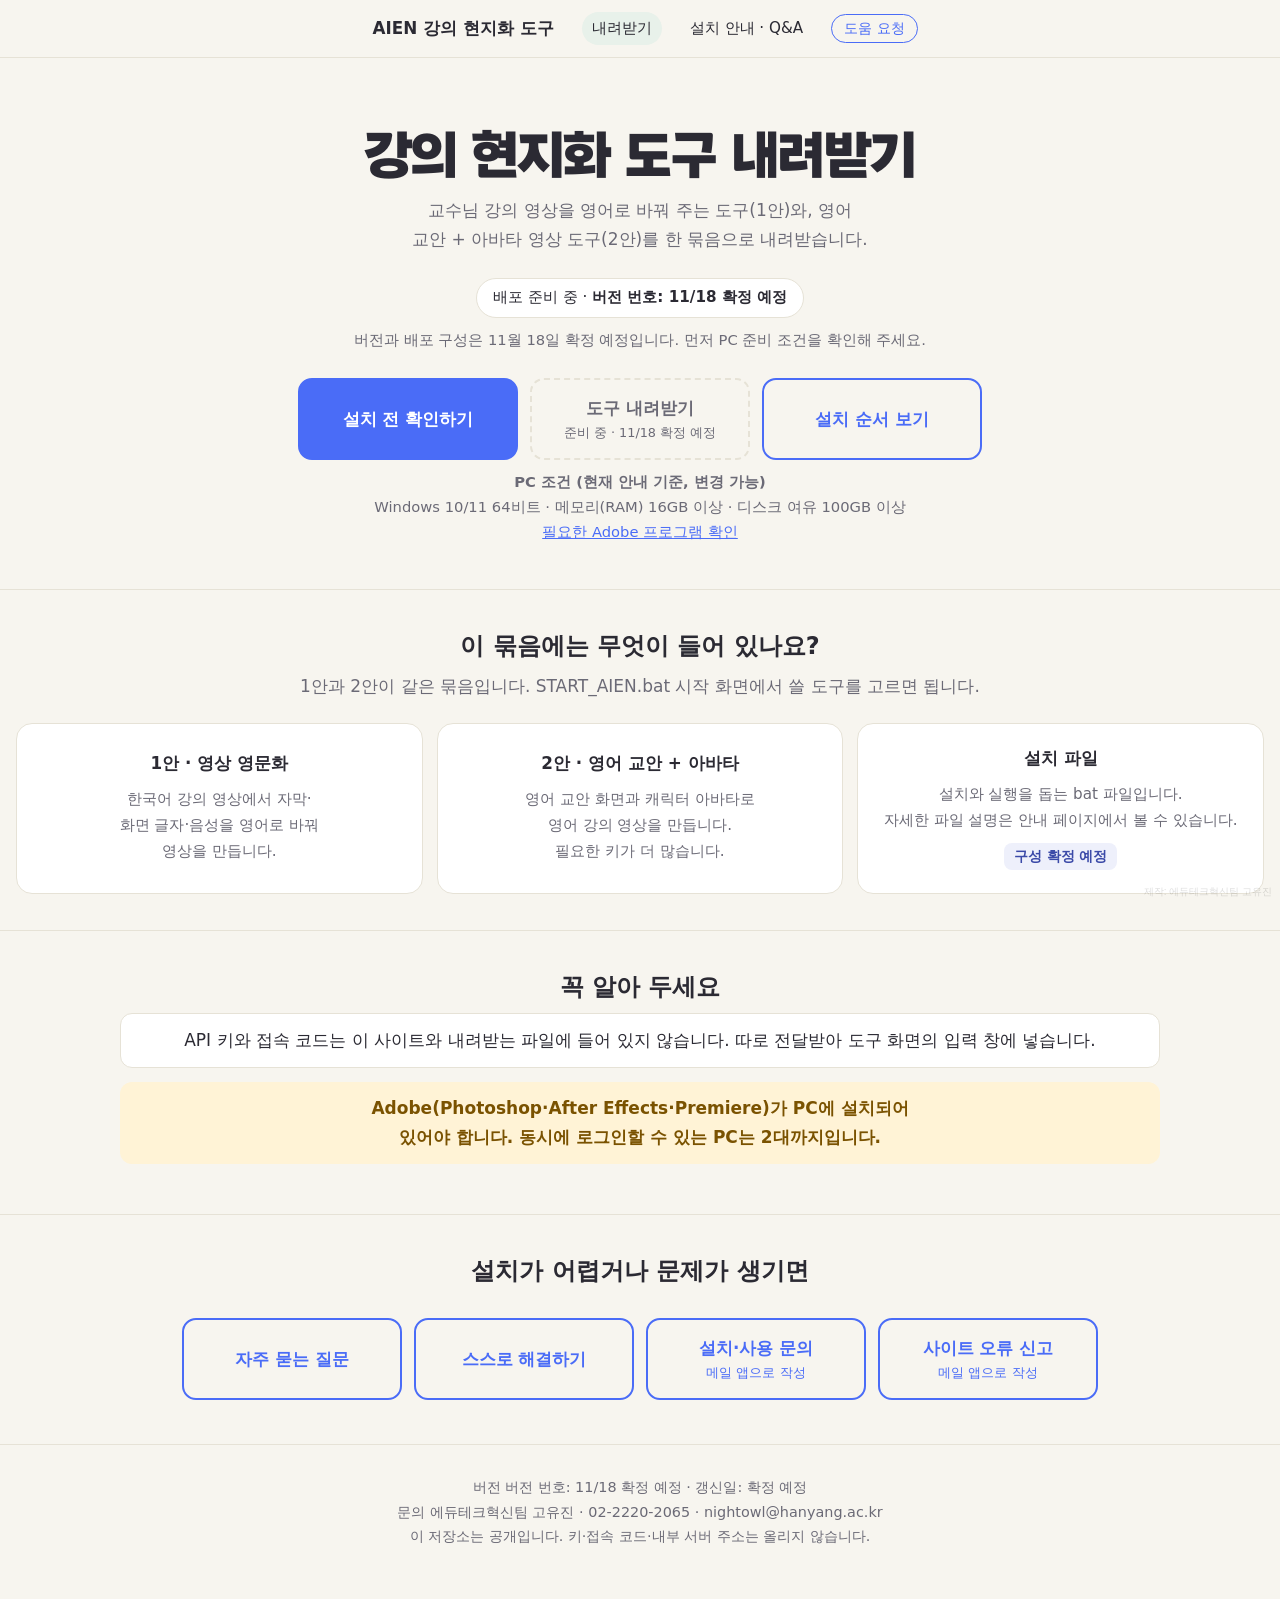
==== docs/download.html @ acb2b685 "배포·안내 사이트 임시 올리기 표지·내려받기·설치 안내 페이지와 에이투지체(OFL) 웹 글꼴. 키·접속 코드·.env 없음. hymooc 정지가 풀릴 때까지 개인 계정에 임시로 둠" ====
<!doctype html>
<html lang="ko">
<head>
<meta charset="utf-8">
<meta name="viewport" content="width=device-width,initial-scale=1">
<meta name="robots" content="noindex">
<title>AIEN 강의 현지화 도구 내려받기</title>
<meta name="description" content="AIEN 강의 현지화 도구(1안·2안)를 내려받는 페이지입니다.">
<script>(function(){var m="auto";try{m=localStorage.getItem("aien-theme")||"auto"}catch(e){}var h=new Date().getHours(),night=h>=18||h<6,os=false;try{os=matchMedia("(prefers-color-scheme: dark)").matches}catch(e){}document.documentElement.setAttribute("data-theme",m==="light"||m==="dark"?m:((night||os)?"dark":"light"))})();</script>
<link rel="stylesheet" href="style.css">
</head>
<body>
<header class="top"><div class="wrap">
  <a class="brand" href="index.html"><b>AIEN 강의 현지화 도구</b></a>
  <a href="download.html">내려받기</a>
  <a href="guide.html">설치 안내 · Q&amp;A</a>
  <a class="mini" data-help-mini href="#">도움 요청</a>
</div></header>

<main>
<div class="wrap hero">
  <h1>강의 현지화 도구 내려받기</h1>
  <p>교수님 강의 영상을 영어로 바꿔 주는 도구(1안)와, 영어 교안 + 아바타 영상 도구(2안)를 한 묶음으로 내려받습니다.</p>
  <div class="ver"><span data-state>배포 준비 중</span> · <b data-ver>버전 번호: 11/18 확정 예정</b></div>
  <p class="prenote">버전과 배포 구성은 11월 18일 확정 예정입니다. 먼저 PC 준비 조건을 확인해 주세요.</p>
  <div class="btns">
    <a class="btn" data-check href="guide.html#check">설치 전 확인하기</a>
    <a class="btn ghost" data-dl href="#">도구 내려받기<small></small></a>
    <a class="btn ghost" href="guide.html#steps">설치 순서 보기</a>
  </div>
  <p class="specsum"><b>PC 조건 (현재 안내 기준, 변경 가능)</b><br><span data-specsum>Windows 10/11 64비트 · RAM 16GB 이상 · 여유 공간 100GB 이상</span><br><a href="guide.html#check">필요한 Adobe 프로그램 확인</a></p>
</div>

<section><div class="wrap">
  <h2>이 묶음에는 무엇이 들어 있나요?</h2>
  <p class="lead">1안과 2안이 같은 묶음입니다. START_AIEN.bat 시작 화면에서 쓸 도구를 고르면 됩니다.</p>
  <div class="grid">
    <div class="card"><h3>1안 · 영상 영문화</h3><p>한국어 강의 영상에서 자막·화면 글자·음성을 영어로 바꿔<br>영상을 만듭니다.</p></div>
    <div class="card"><h3>2안 · 영어 교안 + 아바타</h3><p>영어 교안 화면과 캐릭터 아바타로<br>영어 강의 영상을 만듭니다.<br>필요한 키가 더 많습니다.</p></div>
    <div class="card"><h3>설치 파일</h3><p>설치와 실행을 돕는 bat 파일입니다.<br>자세한 파일 설명은 안내 페이지에서 볼 수 있습니다.</p><p><span class="todo">구성 확정 예정</span></p></div>
  </div>
</div></section>

<section><div class="wrap">
  <h2>꼭 알아 두세요</h2>
  <div class="info">API 키와 접속 코드는 이 사이트와 내려받는 파일에 들어 있지 않습니다. 따로 전달받아 도구 화면의 입력 창에 넣습니다.</div>
  <div class="alert">Adobe(Photoshop·After Effects·Premiere)가 PC에 설치되어 있어야 합니다. 동시에 로그인할 수 있는 PC는 2대까지입니다.</div>
</div></section>

<section><div class="wrap">
  <h2>설치가 어렵거나 문제가 생기면</h2>
  <div class="btns">
    <a class="btn ghost" href="guide.html#qa">자주 묻는 질문</a>
    <a class="btn ghost" href="guide.html#selfhelp">스스로 해결하기</a>
    <a class="btn ghost" data-help href="#">설치·사용 문의<small></small></a>
    <a class="btn ghost" data-report href="#">사이트 오류 신고<small></small></a>
  </div>
</div></section>
</main>

<footer><div class="wrap">
  <div>버전 <span data-ver></span> · <span data-updated></span></div>
  <div>문의 <span data-contact></span></div>
  <div>이 저장소는 공개입니다. 키·접속 코드·내부 서버 주소는 올리지 않습니다.</div>
</div></footer>
<div id="aien-credit" aria-hidden="true" style="position:fixed!important;right:8px!important;bottom:3px!important;z-index:2147483647!important;display:block!important;visibility:visible!important;font:300 10px/1 sans-serif!important;color:#000!important;opacity:.13!important;pointer-events:none!important;user-select:none!important;white-space:nowrap!important">제작: 에듀테크혁신팀 고유진</div>
<script src="config.js"></script>
<script src="site.js"></script>
</body>
</html>
---- docs/style.css ----
:root{
  --bg:#f7f5ef; --card:#ffffff; --ink:#2b2a33; --muted:#6b6a76; --line:#e6e2d6;
  --accent:#4a6cf7; --accent-ink:#ffffff; --sage:#e8f1ea; --warn:#fff3d6; --warn-ink:#7a5200;
  --todo:#eef0fb; --todo-ink:#3b4aa8;
}
:root[data-theme="dark"]{ color-scheme:dark }
@media all{
  :root[data-theme="dark"]{ --bg:#17171c; --card:#202027; --ink:#ececf1; --muted:#a0a0ad; --line:#33333d;
    --accent:#7d95ff; --accent-ink:#10131f; --sage:#1f2b23; --warn:#3a2f12; --warn-ink:#f2d58a;
    --todo:#23263d; --todo-ink:#b4bdf5; }
}
*{box-sizing:border-box}
html{scroll-behavior:smooth}
body{margin:0;background:var(--bg);color:var(--ink);text-align:center;
  font-family:"Pretendard","Malgun Gothic","Apple SD Gothic Neo",system-ui,sans-serif;line-height:1.7;font-size:17px}
a{color:var(--accent)}
p,h1,h2,h3,summary,.alert,.info,.box-todo,.lead{word-break:keep-all;overflow-wrap:break-word;text-wrap:balance}
.wrap{width:100%;max-width:1320px;margin:0 auto;padding:0 16px}
header.top{position:sticky;top:0;z-index:10;background:var(--bg);border-bottom:1px solid var(--line)}
header.top .wrap{display:flex;flex-wrap:wrap;justify-content:center;align-items:center;gap:6px 18px;padding:10px 16px}
header.top b{font-size:1.05rem}
header.top a{text-decoration:none;color:var(--ink);padding:4px 10px;border-radius:999px;font-size:.95rem}
header.top a:hover,header.top a.on{background:var(--sage)}
header.top a.mini{border:1px solid var(--accent);color:var(--accent);font-size:.85rem;padding:2px 12px}
header.top a.mini.off{border-style:dashed;border-color:var(--line);color:var(--muted);pointer-events:none}
.hero{padding:56px 16px 36px}
.prenote{font-size:.92rem;color:var(--muted)}
.specsum{font-size:.92rem;color:var(--muted);margin-top:18px}
.info{max-width:1040px;margin:0 auto 14px;padding:12px 16px;border-radius:12px;background:var(--card);border:1px solid var(--line);color:var(--ink)}
.toc{display:flex;flex-wrap:wrap;justify-content:center;gap:6px 10px;margin-top:22px}
.toc a{padding:4px 12px;border-radius:999px;background:var(--card);border:1px solid var(--line);color:var(--ink);text-decoration:none;font-size:.9rem}
.toc a:hover{background:var(--sage)}
ol.steps{list-style:none;margin:0 auto;padding:0;max-width:760px;display:grid;gap:12px}
ol.steps .stuck{font-size:.88rem}
section[id]{scroll-margin-top:110px}
a:focus-visible,summary:focus-visible,.btn:focus-visible{outline:3px solid var(--accent);outline-offset:3px}
@media (prefers-reduced-motion: reduce){html{scroll-behavior:auto}}
.hero h1{font-family:"A2Z","Pretendard","Malgun Gothic",system-ui,sans-serif;font-weight:800;font-size:clamp(1.4rem,6.2vw,3rem);margin:.2em 0;line-height:1.3;letter-spacing:0}
.hero p{max-width:860px;margin:.6em auto;color:var(--muted)}
.ver{display:inline-block;margin-top:14px;padding:6px 16px;border-radius:999px;background:var(--card);border:1px solid var(--line);font-size:.95rem}
.btns{display:flex;flex-wrap:wrap;justify-content:center;gap:12px;margin:26px 0 8px}
.btn{display:inline-flex;flex-direction:column;justify-content:center;align-items:center;min-width:220px;padding:14px 22px;border-radius:14px;border:2px solid var(--accent);
  background:var(--accent);color:var(--accent-ink);font-weight:700;text-decoration:none;font-size:1.05rem}
.btn.ghost{background:transparent;color:var(--accent)}
.btn.off{background:transparent;border-style:dashed;border-color:var(--line);color:var(--muted);cursor:not-allowed;pointer-events:none}
.btn small{display:block;font-weight:400;font-size:.8rem}
section{padding:36px 0;border-top:1px solid var(--line)}
section h2{font-size:1.5rem;margin:0 0 6px}
section .lead{color:var(--muted);max-width:960px;margin:0 auto 22px}
.grid{display:grid;grid-template-columns:repeat(auto-fit,minmax(240px,1fr));gap:14px}
.card{display:flex;flex-direction:column;justify-content:center;align-items:center;background:var(--card);border:1px solid var(--line);border-radius:16px;padding:18px 16px}
.card h3{margin:.1em 0 .3em;font-size:1.05rem}
.card p{margin:.3em 0;color:var(--muted);font-size:.95rem}
.card .num{display:inline-flex;width:34px;height:34px;border-radius:50%;background:var(--accent);color:var(--accent-ink);
  align-items:center;justify-content:center;font-weight:700;margin-bottom:6px}
.alert{max-width:1040px;margin:0 auto 14px;padding:12px 16px;border-radius:12px;background:var(--warn);color:var(--warn-ink);font-weight:600}
.todo{display:inline-block;padding:2px 10px;border-radius:8px;background:var(--todo);color:var(--todo-ink);font-size:.85rem;font-weight:600}
.box-todo{max-width:1040px;margin:0 auto;padding:16px;border:2px dashed var(--todo-ink);border-radius:14px;background:var(--todo);color:var(--todo-ink)}
details{max-width:960px;margin:10px auto;background:var(--card);border:1px solid var(--line);border-radius:14px;padding:4px 16px}
summary{cursor:pointer;font-weight:700;padding:12px 0;list-style-position:inside}
details p{margin:0 0 14px;color:var(--muted)}
.flow{display:flex;flex-wrap:wrap;justify-content:center;align-items:stretch;gap:10px}
.flow .step{flex:1 1 200px;max-width:260px}
.flow .arrow{align-self:center;color:var(--muted);font-size:1.4rem}
footer{padding:30px 0 50px;color:var(--muted);font-size:.9rem;border-top:1px solid var(--line)}
@media (max-width:560px){
  body{font-size:16px}
  .btn{min-width:100%}
  .flow .arrow{transform:rotate(90deg);width:100%}
}

/* 표지 (index.html) — 사용자 PPT 시안(설치표지.pptx) 배치. 단위 --u = 슬라이드 폭의 1% (16:9 기준). 글자·버튼은 시안보다 약 25% 작게(사용자 11/16) */
@font-face{font-family:"A2Z";font-weight:800;src:url(assets/fonts/A2Z-8ExtraBold.woff) format("woff");font-display:swap}
@font-face{font-family:"A2Z";font-weight:400;src:url(assets/fonts/A2Z-4Regular.woff) format("woff");font-display:swap}
body.cover-page{background:#fbeed9;text-align:left}
.stage{--u:min(1vw,1.7778vh);--bg:#fbeed9;--ink:#000;--ghost:.11;--art-w:min(74.5vw,132.3vh);
  position:relative;min-height:100vh;min-height:100svh;overflow:hidden;background:var(--bg);color:var(--ink);
  font-family:"A2Z","Pretendard","Malgun Gothic",system-ui,sans-serif}
.stage .art{position:absolute;right:0;bottom:0;width:var(--art-w);aspect-ratio:3/2;pointer-events:none}
.stage .art img{display:block;width:100%;height:100%;
  -webkit-mask-image:linear-gradient(to right,transparent 0,#000 12%),linear-gradient(to bottom,transparent 0,#000 24%);-webkit-mask-composite:source-in;
  mask-image:linear-gradient(to right,transparent 0,#000 12%),linear-gradient(to bottom,transparent 0,#000 24%);mask-composite:intersect}
.stage .t{position:absolute;margin:0;font-weight:800;text-align:left}
.stage .backdrop{left:calc(var(--u)*12);top:calc(var(--u)*19.5);font-size:calc(var(--u)*6.9);line-height:1.04;
  opacity:var(--ghost);pointer-events:none;user-select:none;letter-spacing:0;word-break:keep-all}
.stage h1{left:calc(var(--u)*8.3);top:calc(var(--u)*14);font-size:calc(var(--u)*5.6);line-height:1.2;font-weight:800;margin:0}
.stage .sub{left:calc(var(--u)*8.9);top:calc(var(--u)*28.8);font-size:calc(var(--u)*1.9);font-weight:400;line-height:1.3}
.stage .go{position:absolute;left:calc(var(--u)*9);top:calc(var(--u)*33.6);width:calc(var(--u)*9.6);height:calc(var(--u)*4.1);
  display:flex;align-items:center;justify-content:center;border-radius:calc(var(--u)*.9);background:#56a5e3;color:#fff;
  font-weight:800;font-size:calc(var(--u)*1.6);text-decoration:none}
.stage .links{position:absolute;left:calc(var(--u)*9.4);top:calc(var(--u)*50.7);margin:0;font-size:max(13px,calc(var(--u)*1.2));font-weight:400}
.stage .links a{color:inherit}
.theme-toggle{position:absolute;right:calc(var(--u)*1.8);top:calc(var(--u)*1.6);z-index:5;display:flex;align-items:center;justify-content:space-between;
  width:62px;height:32px;padding:0 9px;border:1px solid currentColor;border-radius:999px;background:rgba(127,127,127,.14);color:inherit;opacity:.85;cursor:pointer}
.theme-toggle:hover{opacity:1}
.theme-toggle .ico{position:relative;z-index:1;flex:none}
.theme-toggle .knob{position:absolute;left:3px;top:3px;width:24px;height:24px;border-radius:50%;background:currentColor;opacity:.22;transition:transform .25s ease}
.theme-toggle[aria-checked="true"] .knob{transform:translateX(30px)}
@media (prefers-reduced-motion: reduce){.theme-toggle .knob{transition:none}}.stage a:focus-visible,.theme-toggle:focus-visible{outline:3px solid #56a5e3;outline-offset:4px}
@media all{
  :root[data-theme="dark"] body.cover-page{background:#181d17}
  :root[data-theme="dark"] .stage{--bg:#181d17;--ink:#ececf1;--ghost:.13;--art-w:min(76vw,135vh)}
}
@media (max-width:820px){
  .stage .art{width:100vw}
  .theme-toggle{right:14px;top:12px}
  .stage .t,.stage .go,.stage .links{position:relative;left:auto;top:auto}
  .stage{padding:11vh 22px 0}
  .stage .backdrop{position:absolute;left:22px;top:calc(11vh + 7vw);font-size:10vw}
  .stage h1{font-size:8vw;margin:0 0 .6em}
  .stage .sub{font-size:max(14px,3.8vw);margin:0 0 22px}
  .stage .go{width:38vw;max-width:190px;height:46px;font-size:1rem;border-radius:12px}
  .stage .links{margin-top:16px;font-size:.9rem}
}
.brand{text-decoration:none}
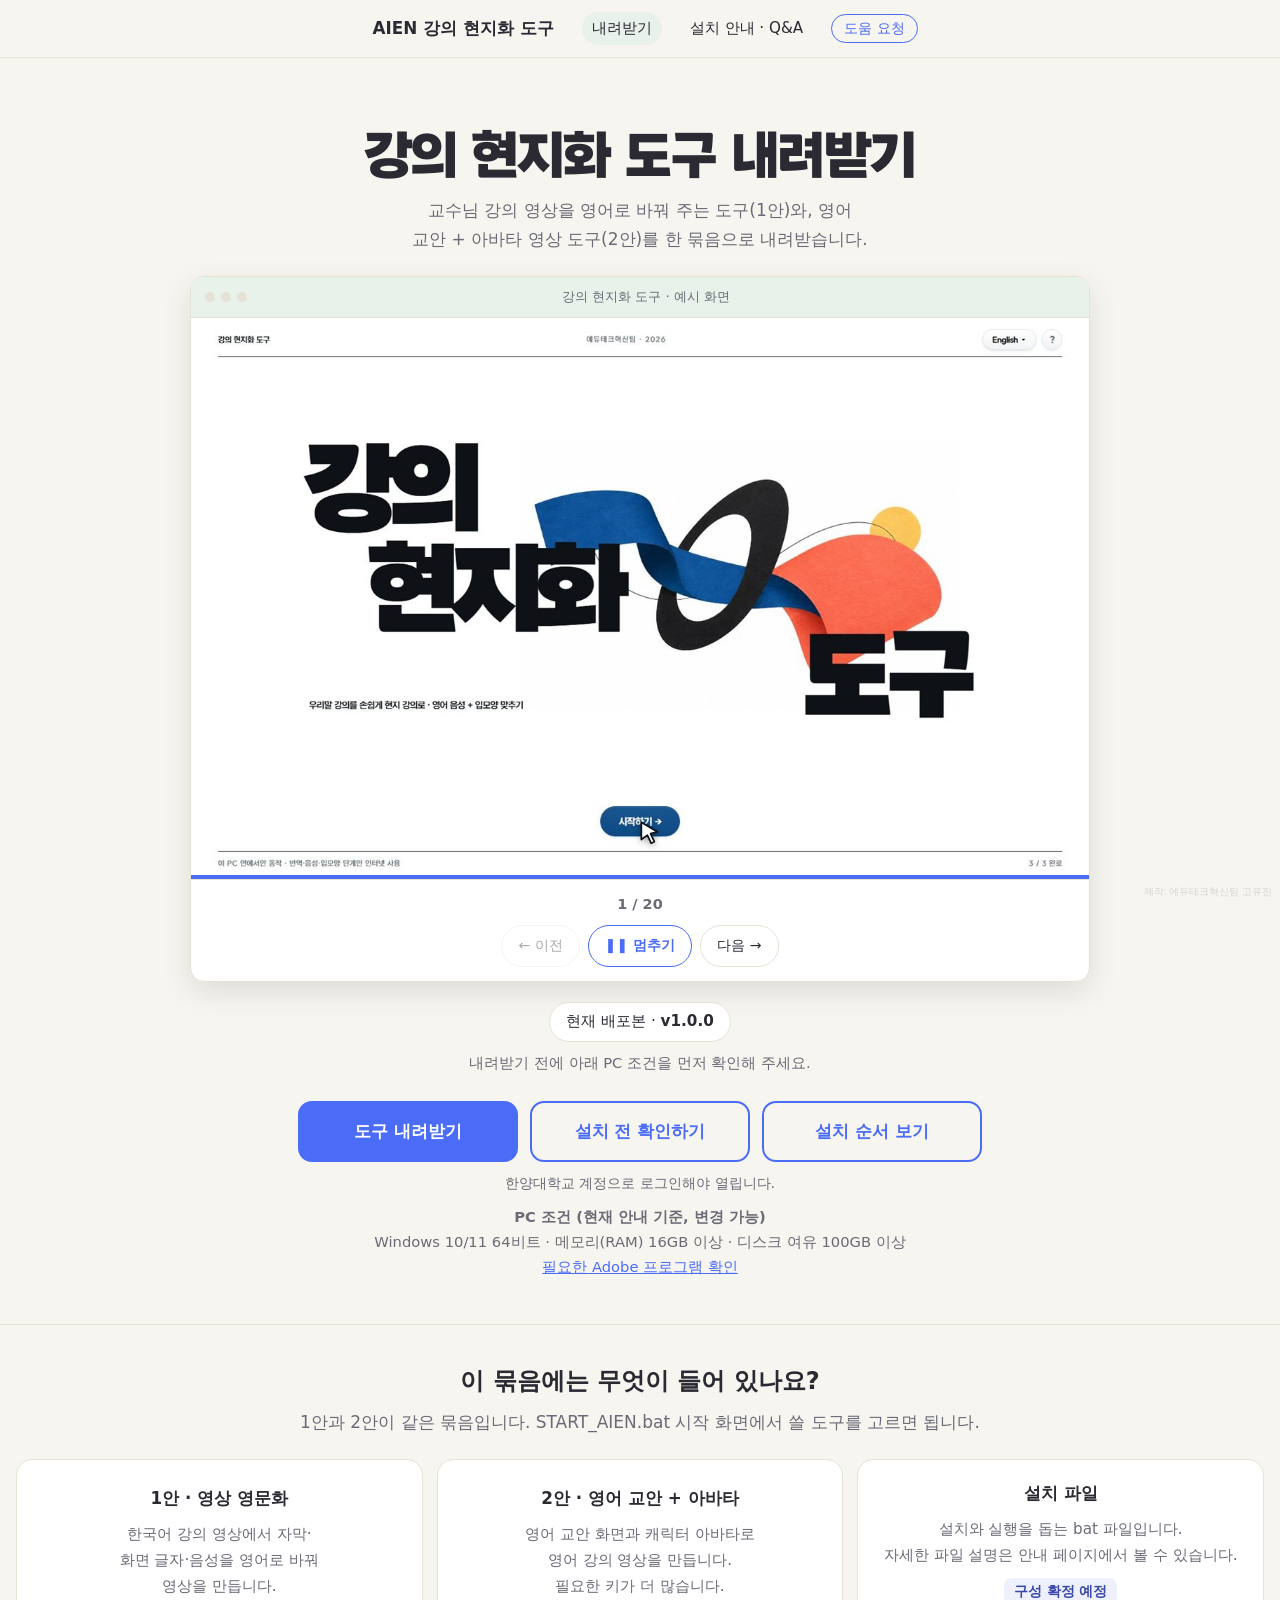
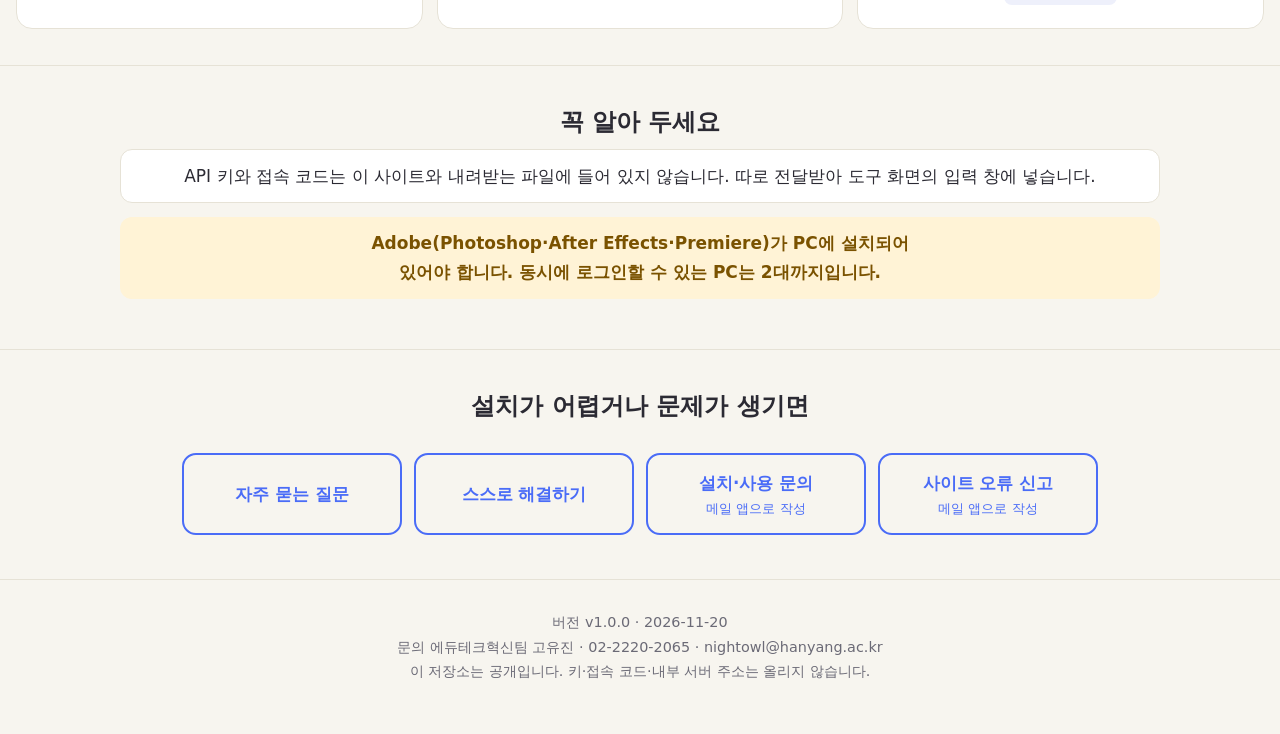
==== commit db4e244a: "예시 화면 재생기·내려받기 링크 연결 내려받기 페이지 맨 위에 도구 예시 화면(20장, 폴더 경로·성우 ID 가림)을 자동으로 넘기는 재생기를 넣고, 학교 구글 드라이브 링크와 버" ====
--- a/docs/download.html
+++ b/docs/download.html
@@ -21,13 +21,15 @@
 <div class="wrap hero">
   <h1>강의 현지화 도구 내려받기</h1>
   <p>교수님 강의 영상을 영어로 바꿔 주는 도구(1안)와, 영어 교안 + 아바타 영상 도구(2안)를 한 묶음으로 내려받습니다.</p>
+  <div id="demo" class="demo"><noscript><p>예시 화면은 자바스크립트가 켜져 있어야 보입니다.</p></noscript></div>
   <div class="ver"><span data-state>배포 준비 중</span> · <b data-ver>버전 번호: 11/18 확정 예정</b></div>
-  <p class="prenote">버전과 배포 구성은 11월 18일 확정 예정입니다. 먼저 PC 준비 조건을 확인해 주세요.</p>
+  <p class="prenote" data-prenote>버전과 배포 구성은 11월 18일 확정 예정입니다. 먼저 PC 준비 조건을 확인해 주세요.</p>
   <div class="btns">
     <a class="btn" data-check href="guide.html#check">설치 전 확인하기</a>
     <a class="btn ghost" data-dl href="#">도구 내려받기<small></small></a>
     <a class="btn ghost" href="guide.html#steps">설치 순서 보기</a>
   </div>
+  <p class="dlnote" data-dlnote></p>
   <p class="specsum"><b>PC 조건 (현재 안내 기준, 변경 가능)</b><br><span data-specsum>Windows 10/11 64비트 · RAM 16GB 이상 · 여유 공간 100GB 이상</span><br><a href="guide.html#check">필요한 Adobe 프로그램 확인</a></p>
 </div>
 
@@ -65,6 +67,7 @@
 </div></footer>
 <div id="aien-credit" aria-hidden="true" style="position:fixed!important;right:8px!important;bottom:3px!important;z-index:2147483647!important;display:block!important;visibility:visible!important;font:300 10px/1 sans-serif!important;color:#000!important;opacity:.13!important;pointer-events:none!important;user-select:none!important;white-space:nowrap!important">제작: 에듀테크혁신팀 고유진</div>
 <script src="config.js"></script>
+<script src="demo.js"></script>
 <script src="site.js"></script>
 </body>
 </html>
--- a/docs/style.css
+++ b/docs/style.css
@@ -113,3 +113,48 @@
   .stage .links{margin-top:16px;font-size:.9rem}
 }
 .brand{text-decoration:none}
+
+/* 예시 화면(플레이 창 모양) — 내려받기 페이지 맨 위 */
+.player{max-width:980px;margin:26px auto 4px;border:1px solid var(--line);border-radius:14px;overflow:hidden;background:var(--card);box-shadow:0 10px 30px rgba(0,0,0,.10)}
+.player-bar{display:flex;align-items:center;gap:12px;padding:9px 14px;background:var(--sage);border-bottom:1px solid var(--line);font-size:.82rem;color:var(--muted)}
+.player-bar .dots{display:flex;gap:6px}
+.player-bar .dots i{width:10px;height:10px;border-radius:50%;background:var(--line);display:block}
+.player-title{flex:1;text-align:center;margin-right:42px}
+.player img{display:block;width:100%;height:auto;background:#fff}
+.player figcaption{padding:8px 14px;font-size:.8rem;color:var(--muted);border-top:1px solid var(--line)}
+.dlnote{font-size:.9rem;color:var(--muted);margin:6px 0 0}
+.dlnote:empty{display:none}
+/* 예시 화면 재생기 (demo.js) */
+.demo{max-width:900px;margin:22px auto 6px}
+.demo .player{margin:0 auto}
+.demo-shot{position:relative;background:#fff;aspect-ratio:8/5;overflow:hidden}
+.demo-shot img{display:block;width:100%;height:100%;object-fit:contain}
+.demo-cursor{position:absolute;width:0;height:0;pointer-events:none;transition:left .7s cubic-bezier(.4,0,.2,1),top .7s cubic-bezier(.4,0,.2,1)}
+.demo-cursor svg{position:absolute;left:-3px;top:-2px;width:26px;height:26px;filter:drop-shadow(0 2px 3px rgba(0,0,0,.35))}
+.demo-cursor .ring{position:absolute;left:-18px;top:-18px;width:36px;height:36px;border-radius:50%;border:3px solid #4a6cf7;opacity:0}
+.demo-cursor.click .ring{animation:demoping .8s ease-out .65s 1}
+@keyframes demoping{0%{opacity:.9;transform:scale(.4)}100%{opacity:0;transform:scale(1.4)}}
+.demo-prog{position:absolute;left:0;right:0;bottom:0;height:4px;background:rgba(127,127,127,.18)}
+.demo-prog i{display:block;height:100%;width:0;background:var(--accent)}
+.demo-cap{padding:14px 18px 6px;border-top:1px solid var(--line)}
+.demo-pos{width:100%;text-align:center;color:var(--muted);font-size:.9rem;font-weight:600}
+.demo-cap h3{margin:.15em 0 .25em;font-size:1.15rem}
+.demo-desc{margin:0 auto .7em;max-width:760px;color:var(--muted);font-size:.95rem}
+.demo-cards{display:grid;grid-template-columns:repeat(auto-fit,minmax(220px,1fr));gap:10px;margin:0 auto 6px}
+.demo-card{border:1px solid var(--line);border-radius:12px;padding:8px 12px;background:var(--bg);font-size:.88rem}
+.demo-card span{display:block;font-size:.76rem;font-weight:700;color:var(--accent);letter-spacing:.03em;margin-bottom:2px}
+.demo-ctrl{display:flex;flex-wrap:wrap;justify-content:center;gap:8px;padding:12px 14px 14px;border-top:1px solid var(--line)}
+.demo-btn{font:inherit;font-size:.88rem;padding:8px 16px;border-radius:999px;border:1px solid var(--line);background:var(--card);color:var(--ink);cursor:pointer}
+.demo-btn:hover:not(:disabled){border-color:var(--accent);color:var(--accent)}
+.demo-btn:disabled{opacity:.4;cursor:default}
+.demo-play{border-color:var(--accent);color:var(--accent);font-weight:700}
+.demo-chips{display:flex;flex-wrap:wrap;justify-content:center;align-items:center;gap:6px 8px;margin:14px auto 0}
+.demo-group{width:100%;margin:6px 0 0;font-size:.78rem;font-weight:700;color:var(--muted)}
+.demo-chip{font:inherit;font-size:.82rem;padding:5px 12px;border-radius:999px;border:1px solid var(--line);background:var(--card);color:var(--ink);cursor:pointer}
+.demo-chip b{color:var(--muted);margin-right:2px}
+.demo-chip:hover{border-color:var(--accent)}
+.demo-chip.on{background:var(--accent);border-color:var(--accent);color:var(--accent-ink)}
+.demo-chip.on b{color:inherit}
+.demo-btn:focus-visible,.demo-chip:focus-visible{outline:3px solid var(--accent);outline-offset:2px}
+@media (prefers-reduced-motion: reduce){.demo-cursor{transition:none}.demo-cursor.click .ring{animation:none}.demo-prog i{transition:none!important}}
+@media (max-width:560px){.demo-cap{padding:12px 12px 4px}.demo-chip{font-size:.78rem;padding:4px 10px;flex:none;white-space:nowrap}.demo-chips{flex-wrap:nowrap;justify-content:flex-start;overflow-x:auto;padding:4px 2px 10px;-webkit-overflow-scrolling:touch}.demo-group{width:auto;flex:none;margin:0 2px 0 8px;white-space:nowrap}}
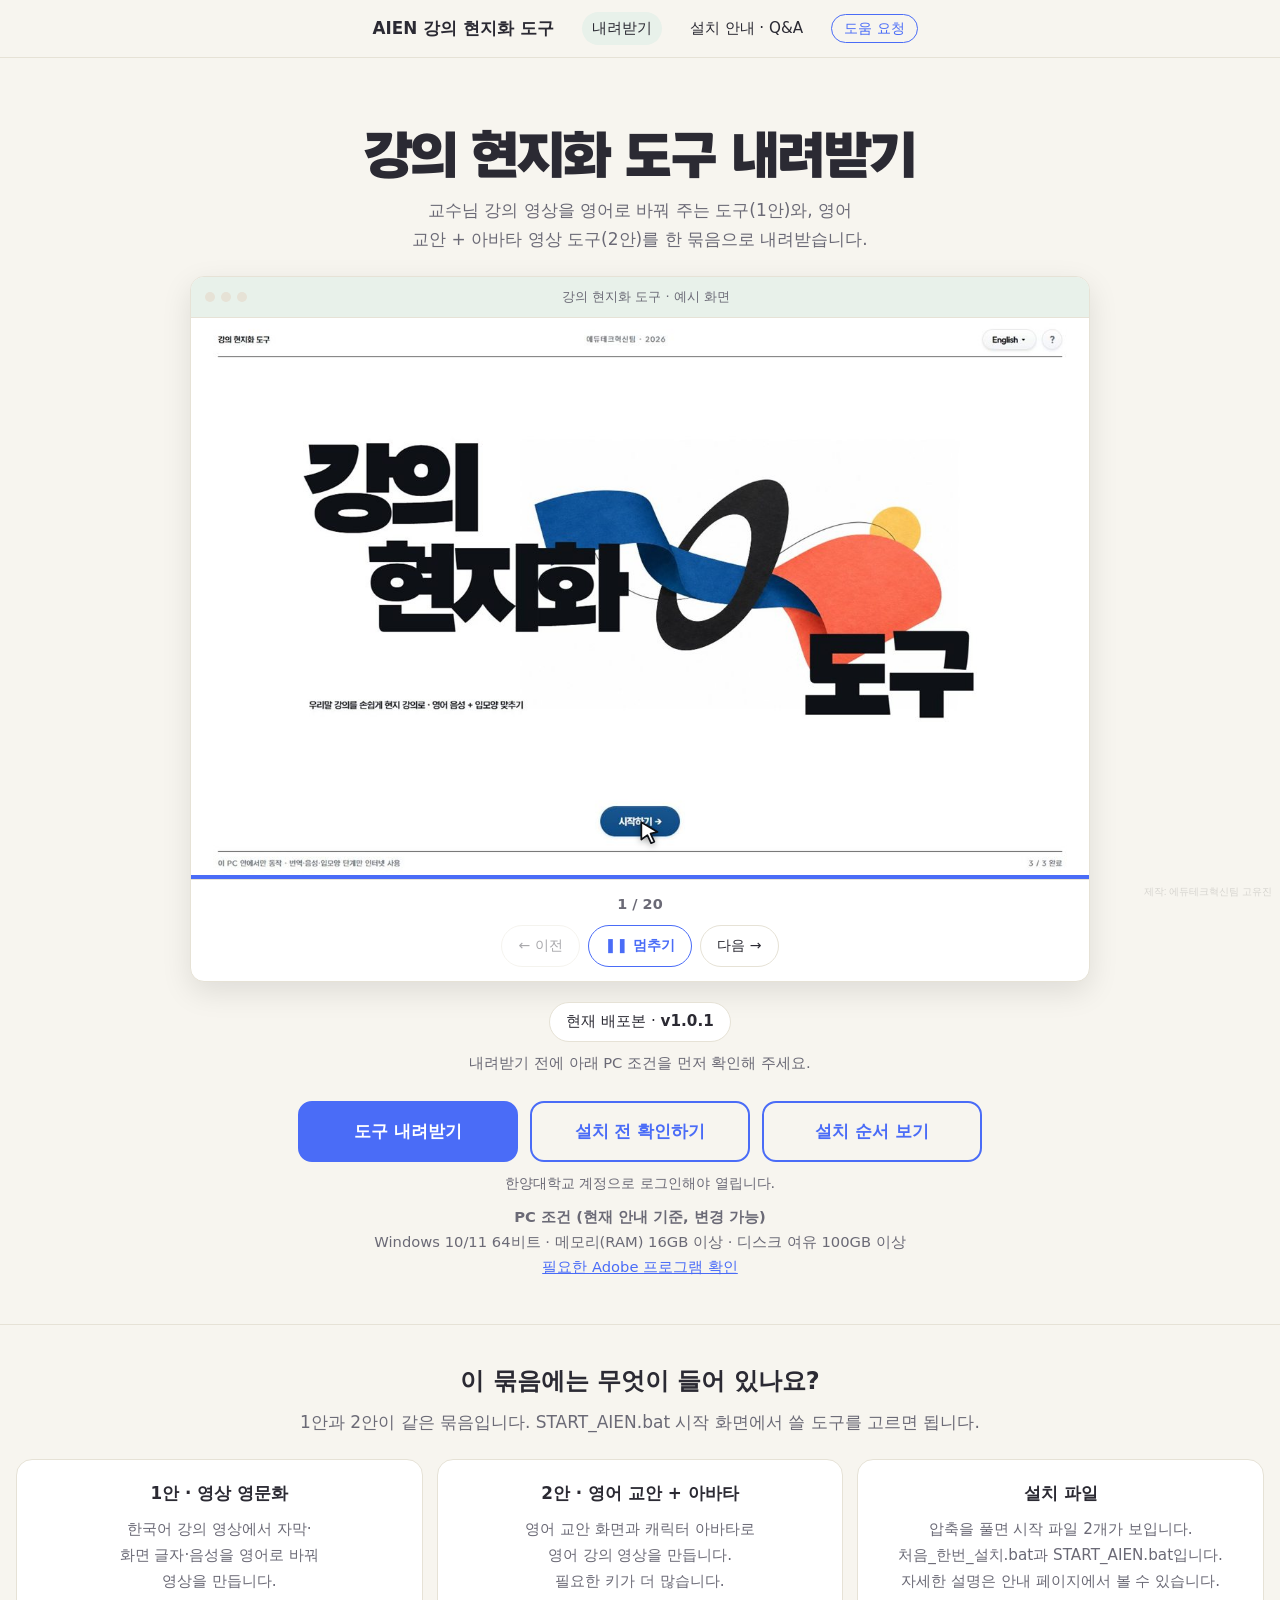
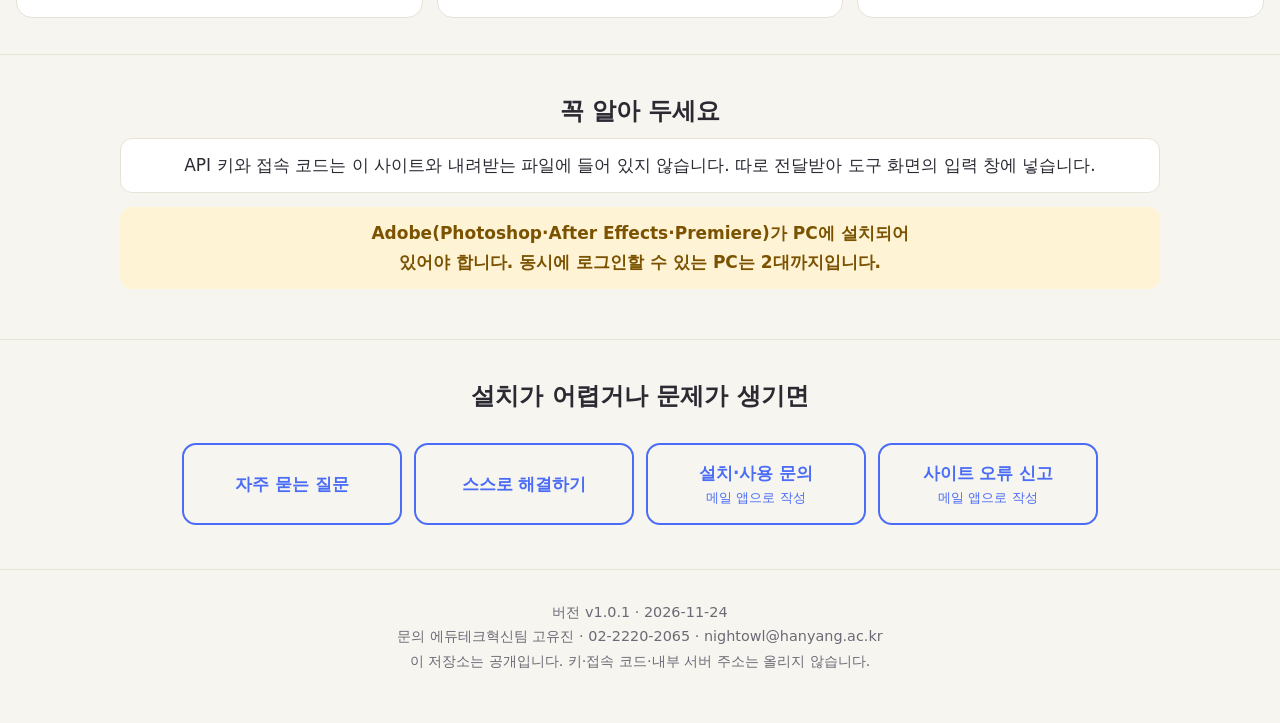
==== commit 45f22167: "배포본 1.0.1 반영·파일별 설명 갱신 버전 1.0.1(2026-11-24), 폴더 정리된 첫 화면 4개(START_AIEN.bat·처음_한번_설치.bat·읽어보세요.txt·pr" ====
--- a/docs/download.html
+++ b/docs/download.html
@@ -39,7 +39,7 @@
   <div class="grid">
     <div class="card"><h3>1안 · 영상 영문화</h3><p>한국어 강의 영상에서 자막·화면 글자·음성을 영어로 바꿔<br>영상을 만듭니다.</p></div>
     <div class="card"><h3>2안 · 영어 교안 + 아바타</h3><p>영어 교안 화면과 캐릭터 아바타로<br>영어 강의 영상을 만듭니다.<br>필요한 키가 더 많습니다.</p></div>
-    <div class="card"><h3>설치 파일</h3><p>설치와 실행을 돕는 bat 파일입니다.<br>자세한 파일 설명은 안내 페이지에서 볼 수 있습니다.</p><p><span class="todo">구성 확정 예정</span></p></div>
+    <div class="card"><h3>설치 파일</h3><p>압축을 풀면 시작 파일 2개가 보입니다.<br>처음_한번_설치.bat과 START_AIEN.bat입니다.<br>자세한 설명은 안내 페이지에서 볼 수 있습니다.</p></div>
   </div>
 </div></section>
 
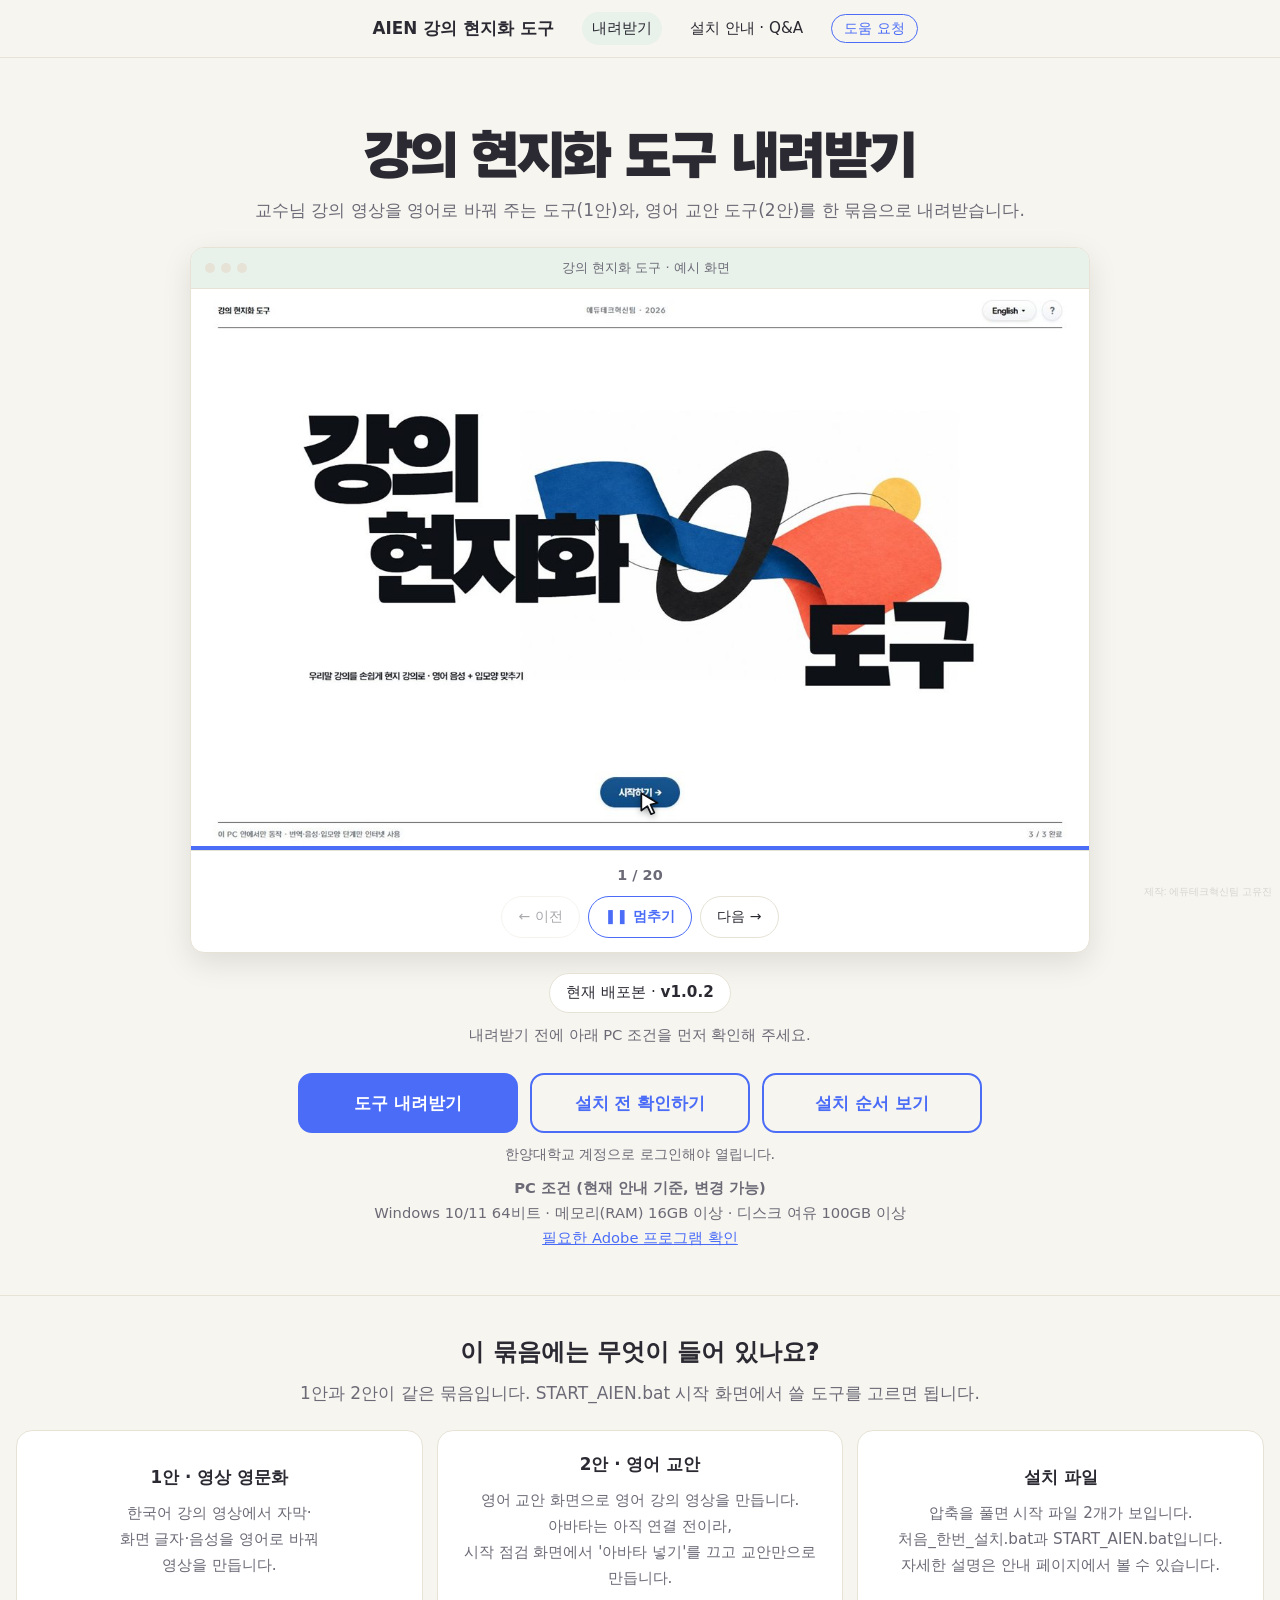
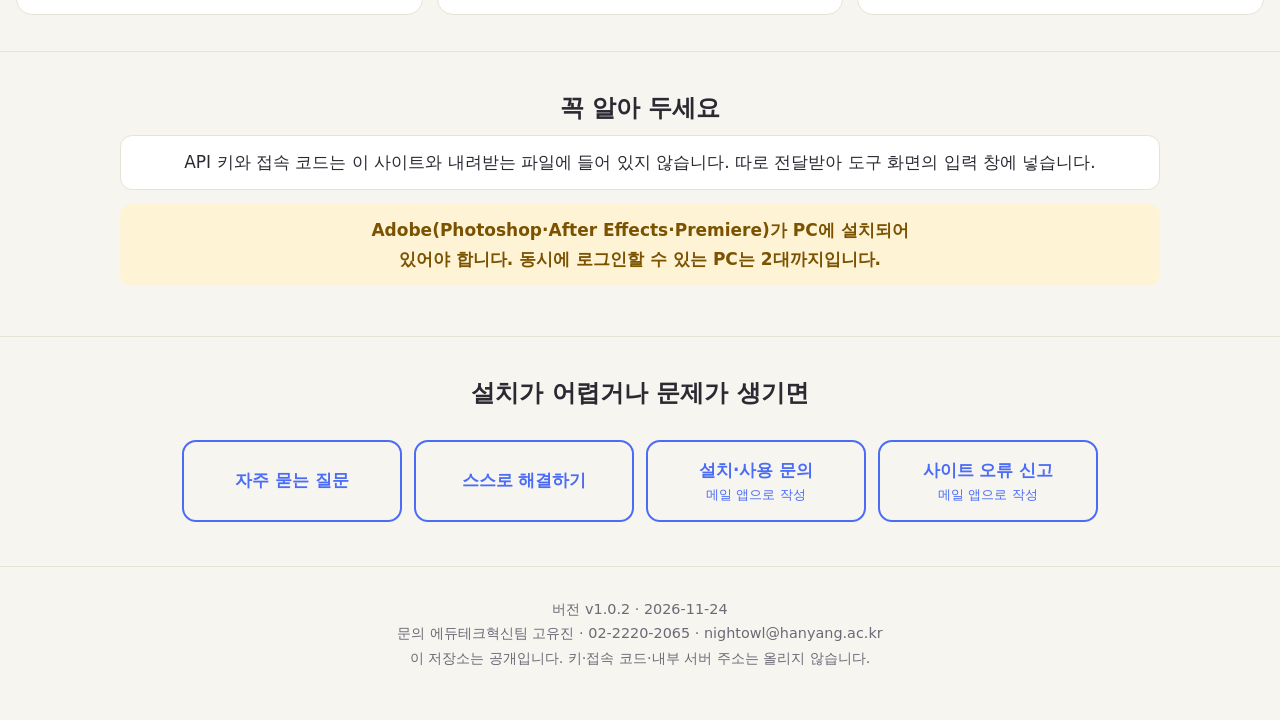
==== commit f3ce530d: "배포본 1.0.2 반영·2안 안내 갱신 버전 1.0.2. 2안은 시작 점검 화면의 '아바타 넣기'를 끄면 교안만으로 영상을 만들 수 있다는 안내, 1안 작업 폴더 경고 창 안내 추" ====
--- a/docs/download.html
+++ b/docs/download.html
@@ -20,7 +20,7 @@
 <main>
 <div class="wrap hero">
   <h1>강의 현지화 도구 내려받기</h1>
-  <p>교수님 강의 영상을 영어로 바꿔 주는 도구(1안)와, 영어 교안 + 아바타 영상 도구(2안)를 한 묶음으로 내려받습니다.</p>
+  <p>교수님 강의 영상을 영어로 바꿔 주는 도구(1안)와, 영어 교안 도구(2안)를 한 묶음으로 내려받습니다.</p>
   <div id="demo" class="demo"><noscript><p>예시 화면은 자바스크립트가 켜져 있어야 보입니다.</p></noscript></div>
   <div class="ver"><span data-state>배포 준비 중</span> · <b data-ver>버전 번호: 11/18 확정 예정</b></div>
   <p class="prenote" data-prenote>버전과 배포 구성은 11월 18일 확정 예정입니다. 먼저 PC 준비 조건을 확인해 주세요.</p>
@@ -38,7 +38,7 @@
   <p class="lead">1안과 2안이 같은 묶음입니다. START_AIEN.bat 시작 화면에서 쓸 도구를 고르면 됩니다.</p>
   <div class="grid">
     <div class="card"><h3>1안 · 영상 영문화</h3><p>한국어 강의 영상에서 자막·화면 글자·음성을 영어로 바꿔<br>영상을 만듭니다.</p></div>
-    <div class="card"><h3>2안 · 영어 교안 + 아바타</h3><p>영어 교안 화면과 캐릭터 아바타로<br>영어 강의 영상을 만듭니다.<br>필요한 키가 더 많습니다.</p></div>
+    <div class="card"><h3>2안 · 영어 교안</h3><p>영어 교안 화면으로 영어 강의 영상을 만듭니다.<br>아바타는 아직 연결 전이라,<br>시작 점검 화면에서 '아바타 넣기'를 끄고 교안만으로 만듭니다.</p></div>
     <div class="card"><h3>설치 파일</h3><p>압축을 풀면 시작 파일 2개가 보입니다.<br>처음_한번_설치.bat과 START_AIEN.bat입니다.<br>자세한 설명은 안내 페이지에서 볼 수 있습니다.</p></div>
   </div>
 </div></section>
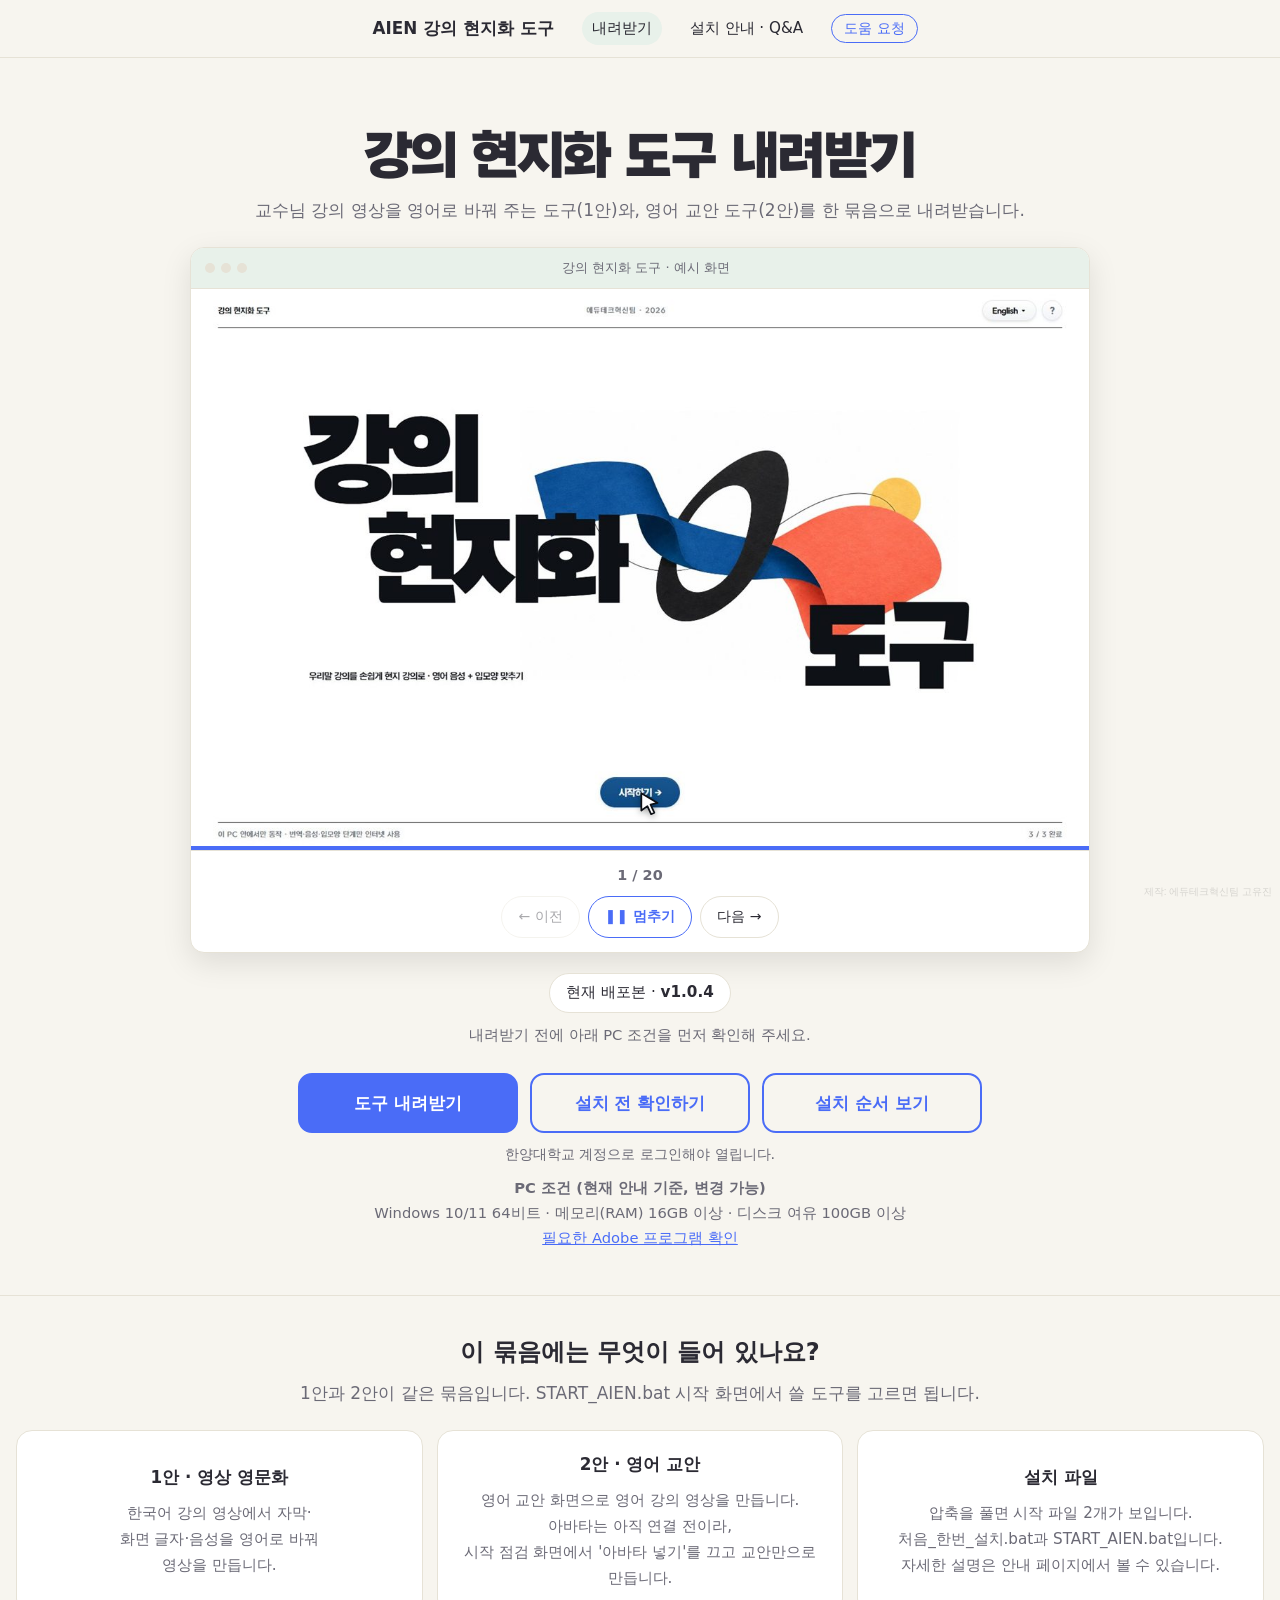
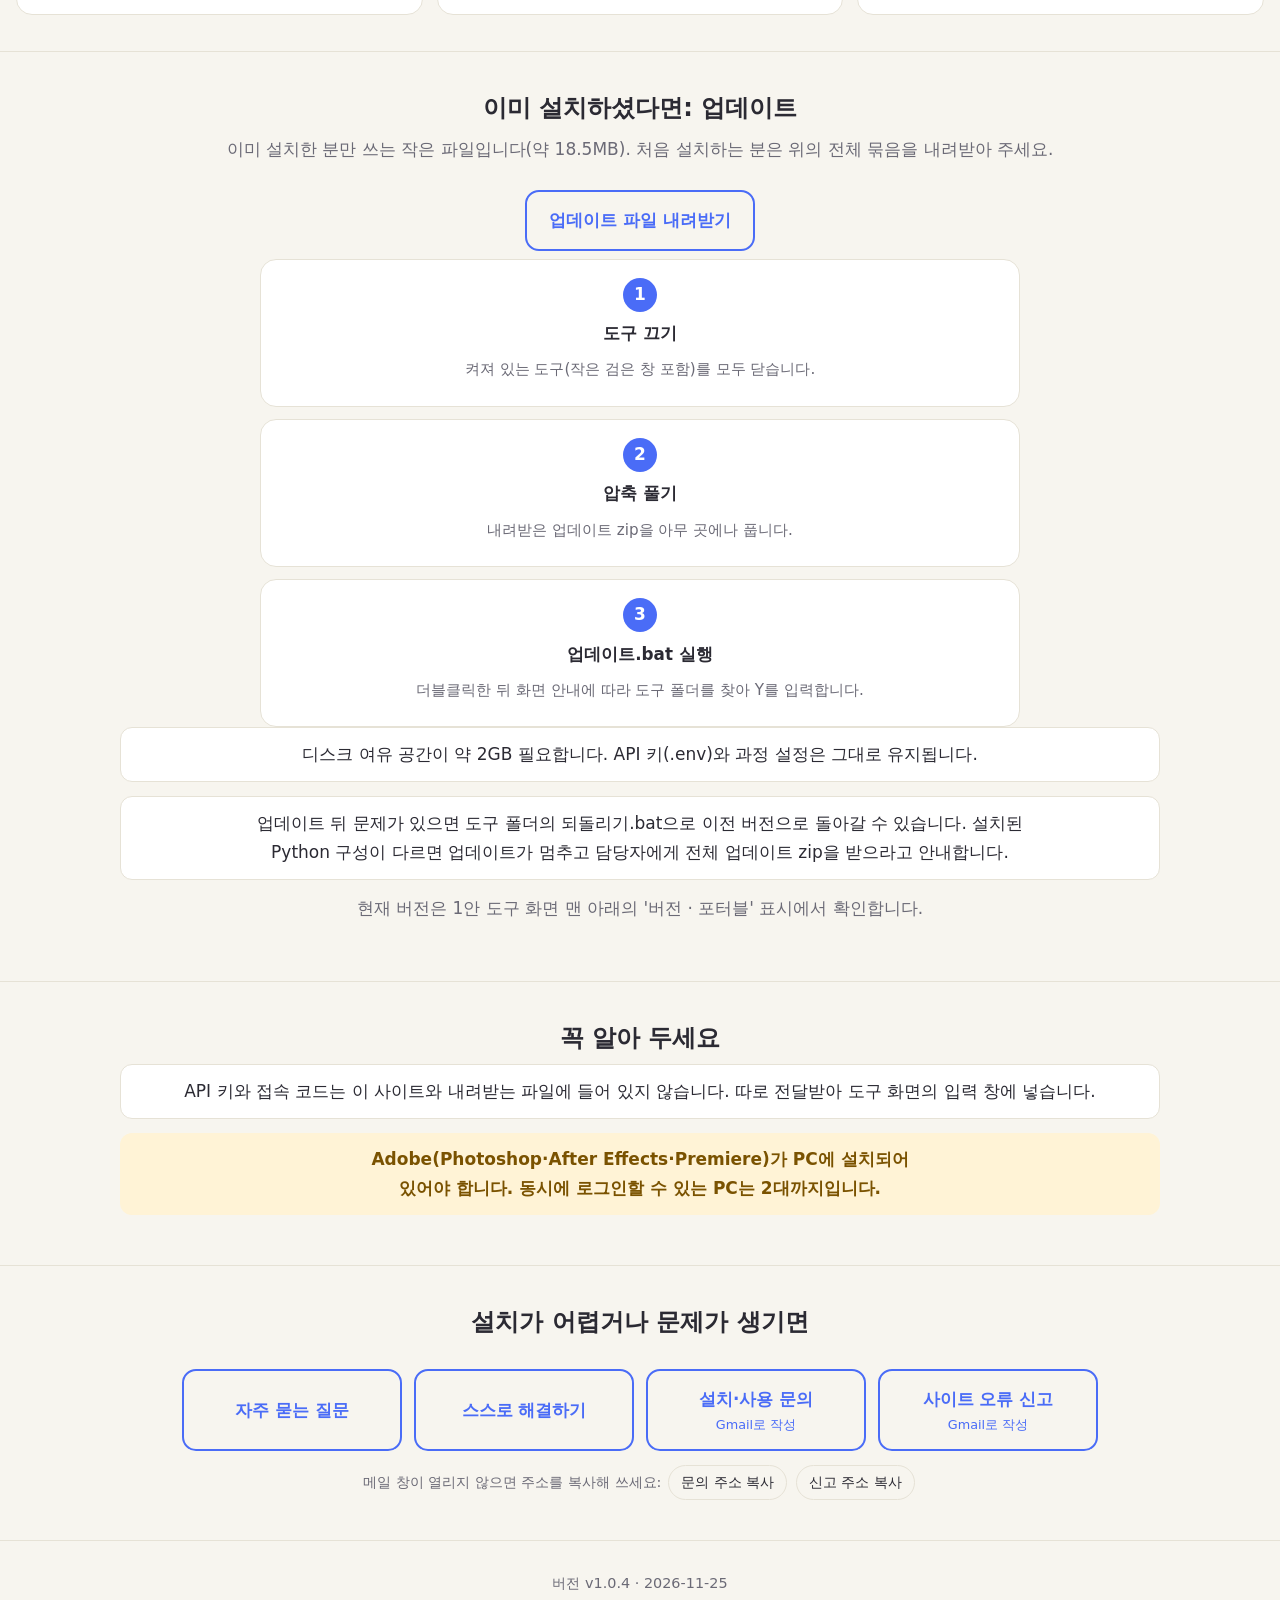
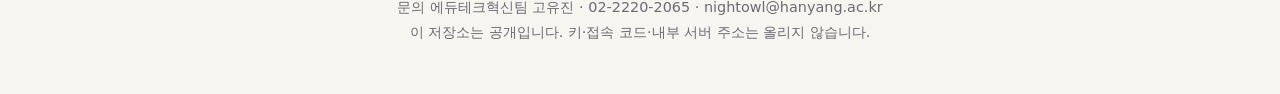
==== commit 6d261f62: "Add update guide section, Gmail compose links, copy-address buttons Co-Authored-By: Claude Sonnet 5." ====
--- a/docs/download.html
+++ b/docs/download.html
@@ -43,6 +43,22 @@
   </div>
 </div></section>
 
+<section id="update"><div class="wrap">
+  <h2>이미 설치하셨다면: 업데이트</h2>
+  <p class="lead">이미 설치한 분만 쓰는 작은 파일입니다(약 18.5MB). 처음 설치하는 분은 위의 전체 묶음을 내려받아 주세요.</p>
+  <div class="btns">
+    <a class="btn ghost" data-update href="#">업데이트 파일 내려받기<small></small></a>
+  </div>
+  <ol class="steps">
+    <li class="card"><span class="num">1</span><h3>도구 끄기</h3><p>켜져 있는 도구(작은 검은 창 포함)를 모두 닫습니다.</p></li>
+    <li class="card"><span class="num">2</span><h3>압축 풀기</h3><p>내려받은 업데이트 zip을 아무 곳에나 풉니다.</p></li>
+    <li class="card"><span class="num">3</span><h3>업데이트.bat 실행</h3><p>더블클릭한 뒤 화면 안내에 따라 도구 폴더를 찾아 Y를 입력합니다.</p></li>
+  </ol>
+  <div class="info">디스크 여유 공간이 약 2GB 필요합니다. API 키(.env)와 과정 설정은 그대로 유지됩니다.</div>
+  <div class="info">업데이트 뒤 문제가 있으면 도구 폴더의 되돌리기.bat으로 이전 버전으로 돌아갈 수 있습니다. 설치된 Python 구성이 다르면 업데이트가 멈추고 담당자에게 전체 업데이트 zip을 받으라고 안내합니다.</div>
+  <p class="lead" style="margin-top:14px">현재 버전은 1안 도구 화면 맨 아래의 '버전 · 포터블' 표시에서 확인합니다.</p>
+</div></section>
+
 <section><div class="wrap">
   <h2>꼭 알아 두세요</h2>
   <div class="info">API 키와 접속 코드는 이 사이트와 내려받는 파일에 들어 있지 않습니다. 따로 전달받아 도구 화면의 입력 창에 넣습니다.</div>
--- a/docs/style.css
+++ b/docs/style.css
@@ -124,6 +124,9 @@
 .player figcaption{padding:8px 14px;font-size:.8rem;color:var(--muted);border-top:1px solid var(--line)}
 .dlnote{font-size:.9rem;color:var(--muted);margin:6px 0 0}
 .dlnote:empty{display:none}
+.copyrow{font-size:.9rem;color:var(--muted);margin:10px 0 0;text-align:center}
+.copybtn{font:inherit;font-size:.9rem;color:var(--ink);background:transparent;border:1px solid var(--line);border-radius:999px;padding:4px 12px;margin:4px 2px;cursor:pointer}
+.copybtn:hover{border-color:var(--accent,currentColor)}
 /* 예시 화면 재생기 (demo.js) */
 .demo{max-width:900px;margin:22px auto 6px}
 .demo .player{margin:0 auto}
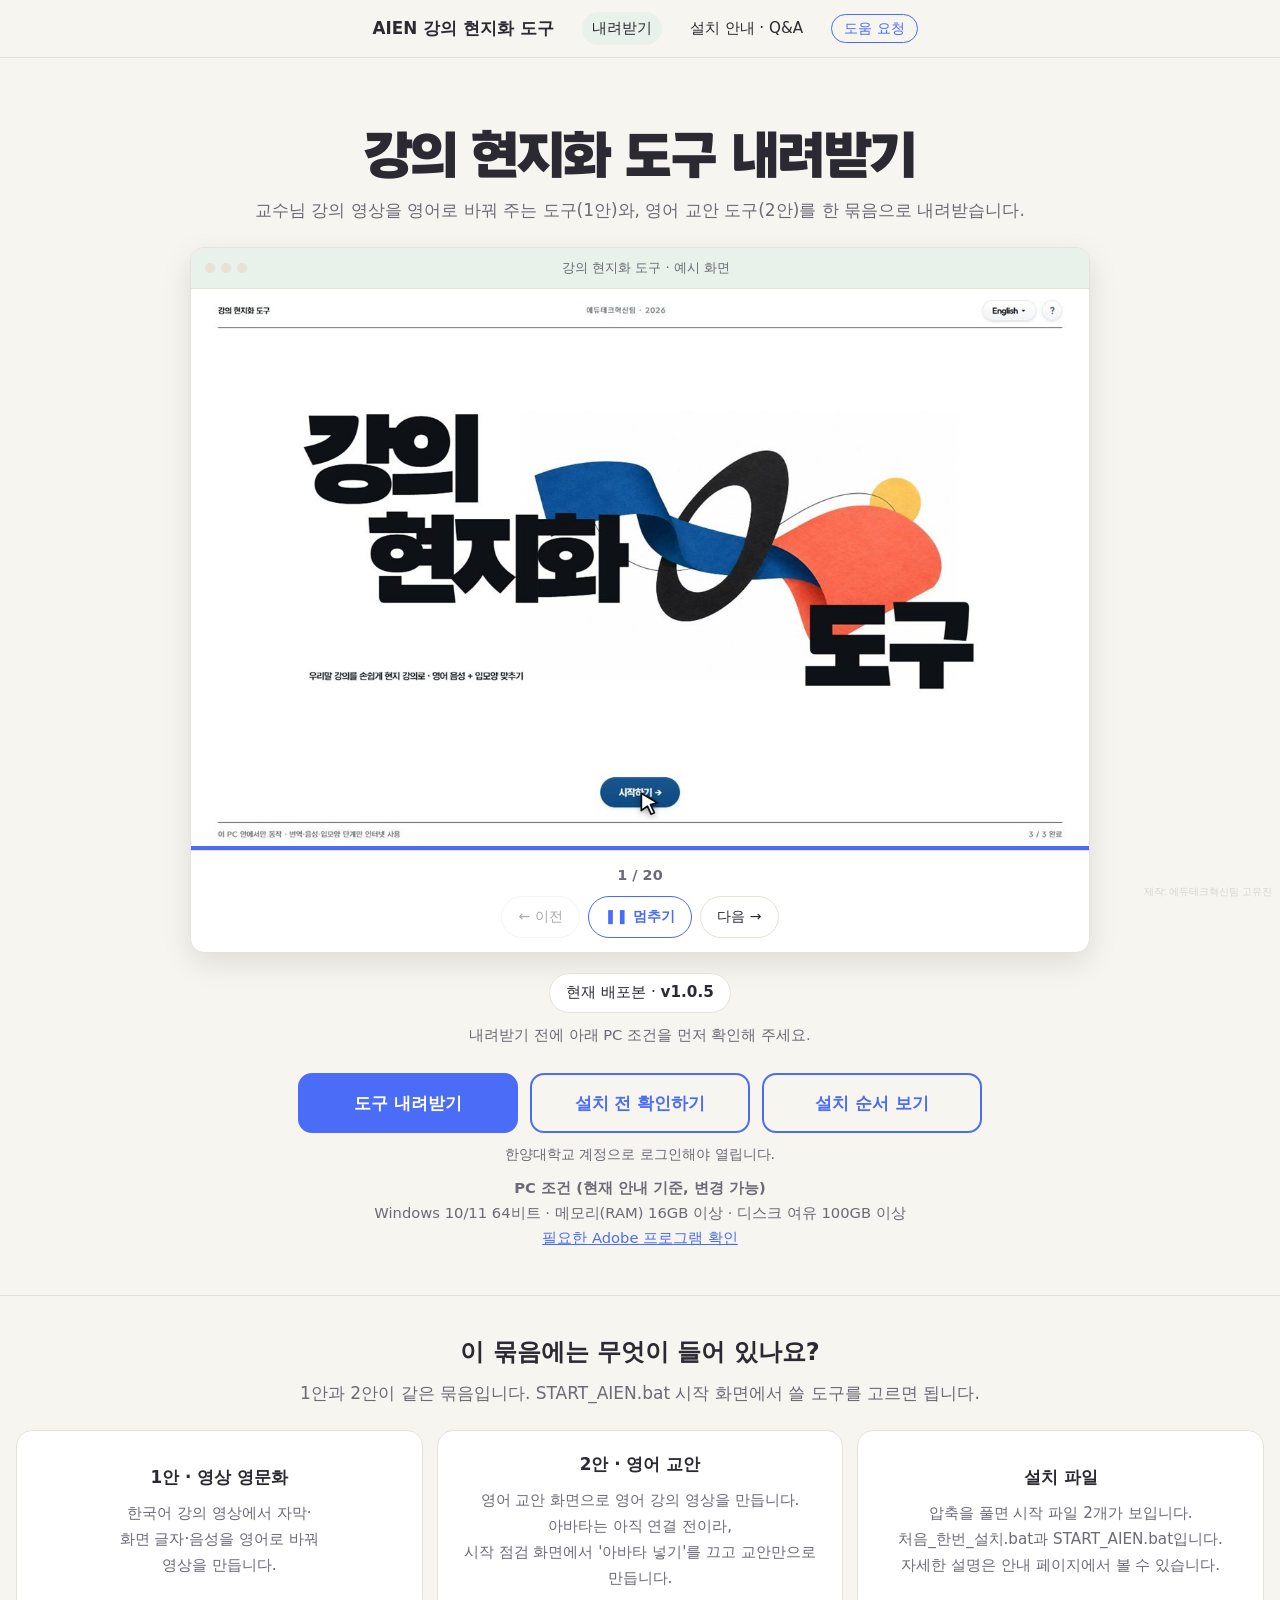
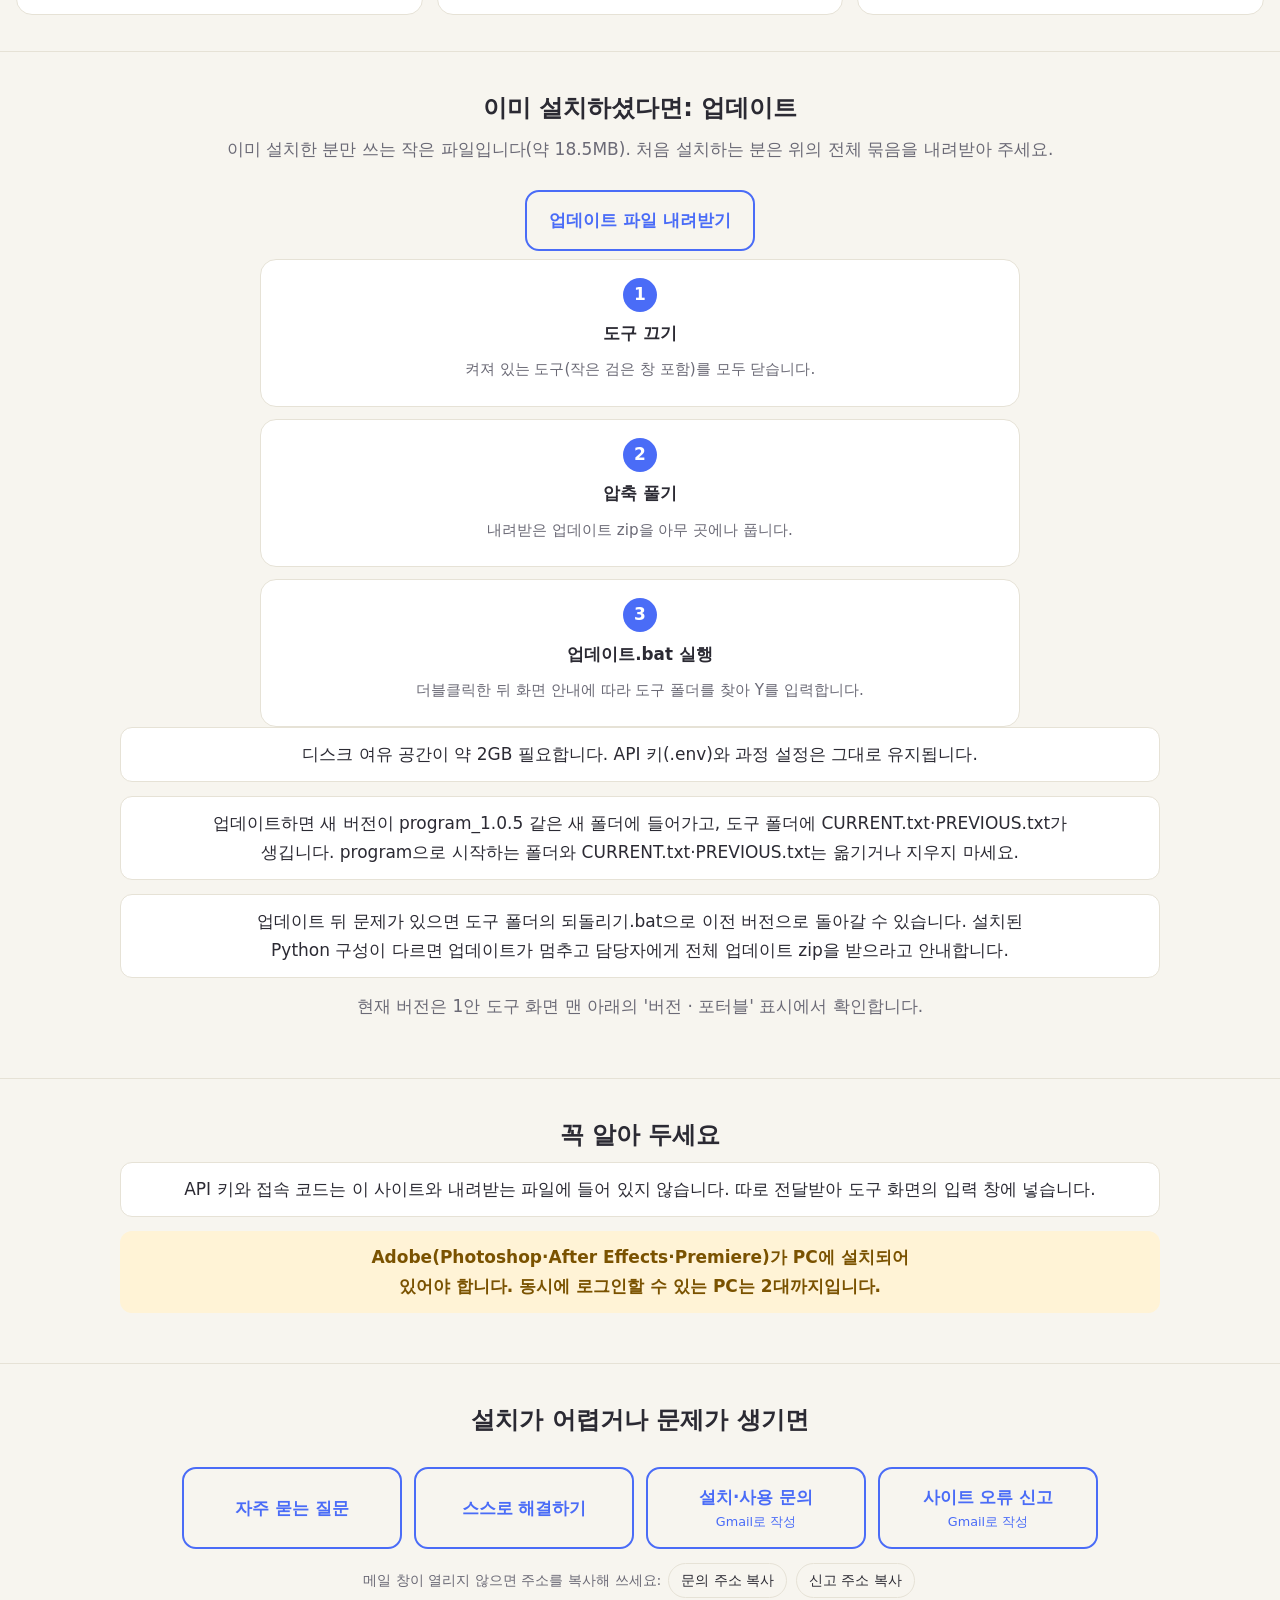
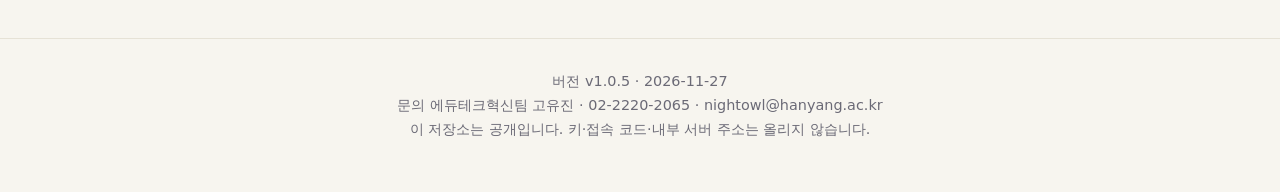
==== commit c188d08b: "Update to tool bundle 1.0.5: CURRENT/PREVIOUS folder notes, rollback description Co-Authored-By: Cla" ====
--- a/docs/download.html
+++ b/docs/download.html
@@ -55,6 +55,7 @@
     <li class="card"><span class="num">3</span><h3>업데이트.bat 실행</h3><p>더블클릭한 뒤 화면 안내에 따라 도구 폴더를 찾아 Y를 입력합니다.</p></li>
   </ol>
   <div class="info">디스크 여유 공간이 약 2GB 필요합니다. API 키(.env)와 과정 설정은 그대로 유지됩니다.</div>
+  <div class="info">업데이트하면 새 버전이 program_1.0.5 같은 새 폴더에 들어가고, 도구 폴더에 CURRENT.txt·PREVIOUS.txt가 생깁니다. program으로 시작하는 폴더와 CURRENT.txt·PREVIOUS.txt는 옮기거나 지우지 마세요.</div>
   <div class="info">업데이트 뒤 문제가 있으면 도구 폴더의 되돌리기.bat으로 이전 버전으로 돌아갈 수 있습니다. 설치된 Python 구성이 다르면 업데이트가 멈추고 담당자에게 전체 업데이트 zip을 받으라고 안내합니다.</div>
   <p class="lead" style="margin-top:14px">현재 버전은 1안 도구 화면 맨 아래의 '버전 · 포터블' 표시에서 확인합니다.</p>
 </div></section>
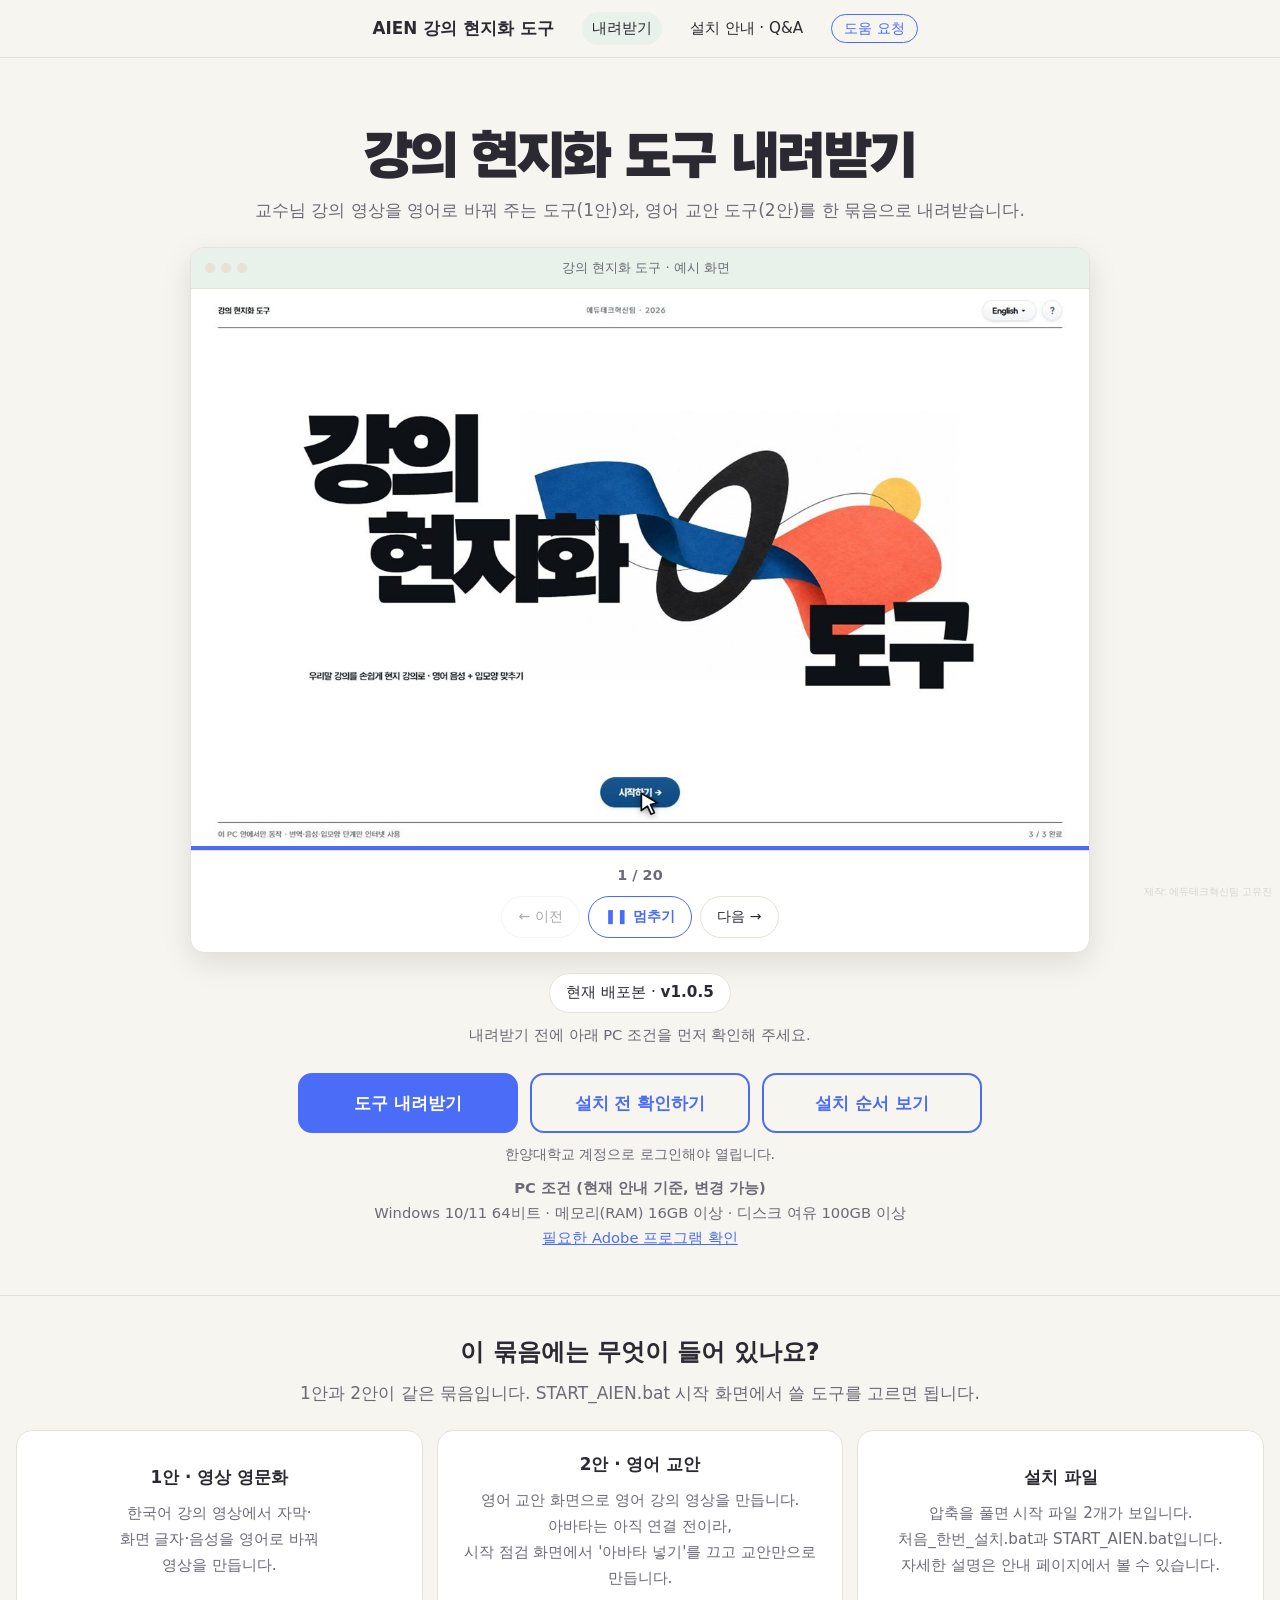
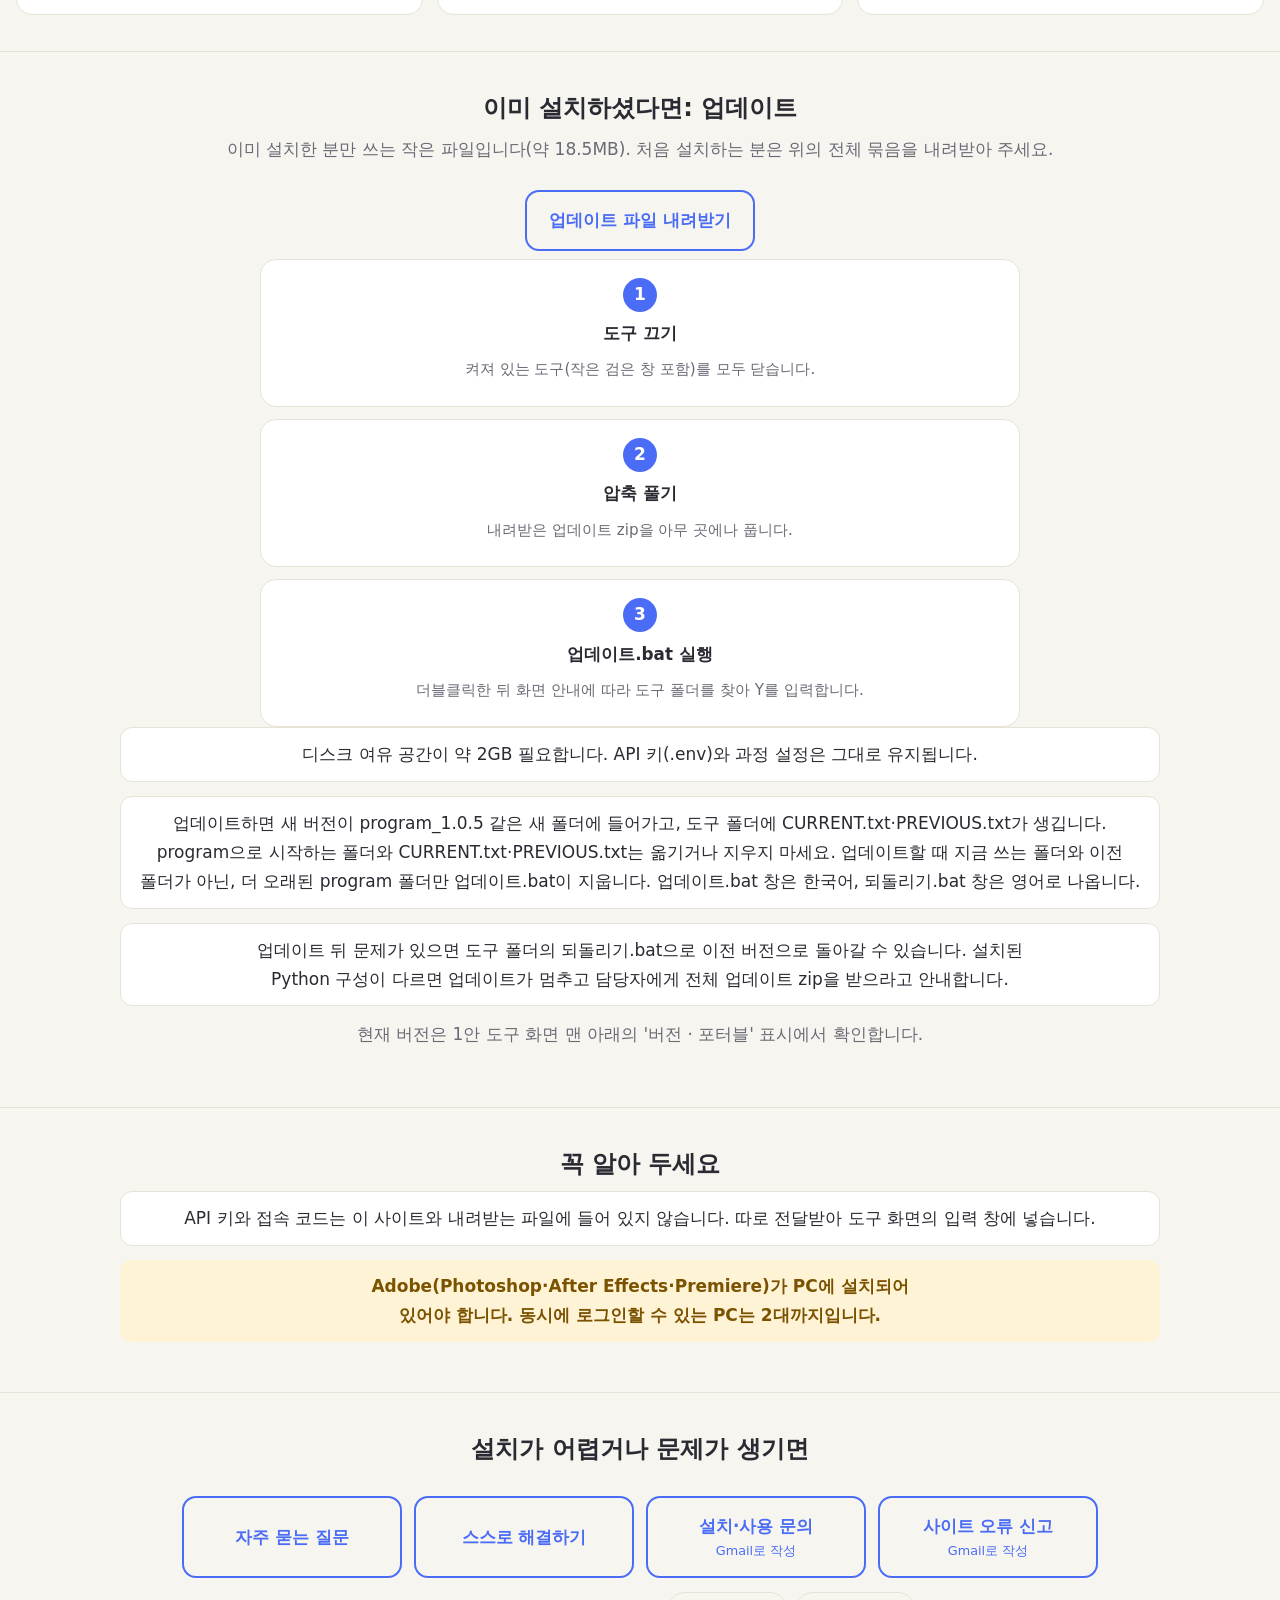
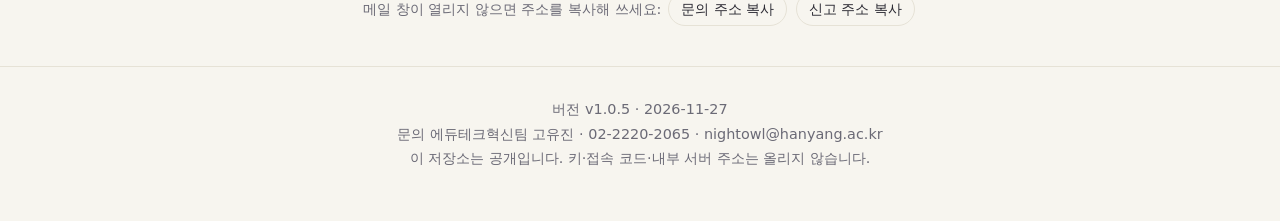
==== commit 98c54cdc: "Clarify rollback and update behavior wording for 1.0.5 Co-Authored-By: Claude Sonnet 5.5 <noreply@an" ====
--- a/docs/download.html
+++ b/docs/download.html
@@ -55,7 +55,7 @@
     <li class="card"><span class="num">3</span><h3>업데이트.bat 실행</h3><p>더블클릭한 뒤 화면 안내에 따라 도구 폴더를 찾아 Y를 입력합니다.</p></li>
   </ol>
   <div class="info">디스크 여유 공간이 약 2GB 필요합니다. API 키(.env)와 과정 설정은 그대로 유지됩니다.</div>
-  <div class="info">업데이트하면 새 버전이 program_1.0.5 같은 새 폴더에 들어가고, 도구 폴더에 CURRENT.txt·PREVIOUS.txt가 생깁니다. program으로 시작하는 폴더와 CURRENT.txt·PREVIOUS.txt는 옮기거나 지우지 마세요.</div>
+  <div class="info">업데이트하면 새 버전이 program_1.0.5 같은 새 폴더에 들어가고, 도구 폴더에 CURRENT.txt·PREVIOUS.txt가 생깁니다. program으로 시작하는 폴더와 CURRENT.txt·PREVIOUS.txt는 옮기거나 지우지 마세요. 업데이트할 때 지금 쓰는 폴더와 이전 폴더가 아닌, 더 오래된 program 폴더만 업데이트.bat이 지웁니다. 업데이트.bat 창은 한국어, 되돌리기.bat 창은 영어로 나옵니다.</div>
   <div class="info">업데이트 뒤 문제가 있으면 도구 폴더의 되돌리기.bat으로 이전 버전으로 돌아갈 수 있습니다. 설치된 Python 구성이 다르면 업데이트가 멈추고 담당자에게 전체 업데이트 zip을 받으라고 안내합니다.</div>
   <p class="lead" style="margin-top:14px">현재 버전은 1안 도구 화면 맨 아래의 '버전 · 포터블' 표시에서 확인합니다.</p>
 </div></section>
